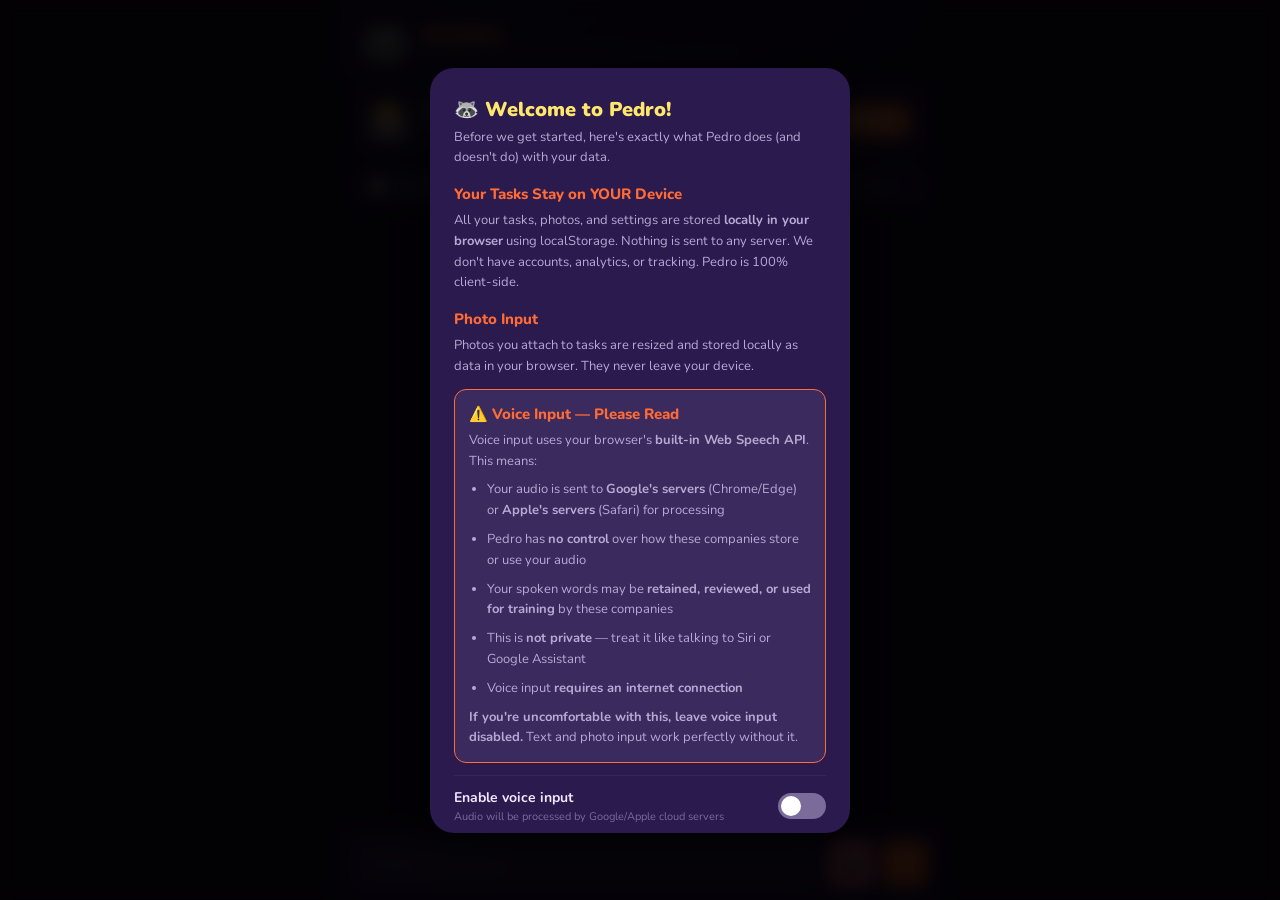
==== pedro/index.html @ 4d6f425c "add Favorite Dailies system with custom tasks and persistent preferences" ====
<!DOCTYPE html>
<html lang="en">
<head>
  <meta charset="UTF-8">
  <meta name="viewport" content="width=device-width, initial-scale=1.0, user-scalable=no">
  <meta name="theme-color" content="#ff6b35">
  <meta name="apple-mobile-web-app-capable" content="yes">
  <meta name="apple-mobile-web-app-status-bar-style" content="black-translucent">
  <meta name="apple-mobile-web-app-title" content="Pedro">
  <link rel="manifest" href="manifest.json">
  <link rel="apple-touch-icon" href="icons/pedro-192.png">
  <link href="https://fonts.googleapis.com/css2?family=Nunito:wght@400;600;700;800;900&display=swap" rel="stylesheet">
  <title>Pedro - Executive Dysfunction Relief</title>
  <style>
    *, *::before, *::after { box-sizing: border-box; margin: 0; padding: 0; }

    :root {
      --bg-dark: #1a0a2e;
      --bg-card: #2a1a4e;
      --bg-input: #3a2a5e;
      --accent-orange: #ff6b35;
      --accent-green: #4ecdc4;
      --accent-pink: #ff6b9d;
      --accent-yellow: #ffe66d;
      --text-primary: #f0e6ff;
      --text-secondary: #b8a9d4;
      --text-muted: #7a6b9a;
      --shadow: 0 4px 20px rgba(0,0,0,0.3);
      --radius: 16px;
      --safe-bottom: env(safe-area-inset-bottom, 0px);
      --diff-1: #8ed8d0;
      --diff-2: #8ed4a0;
      --diff-3: #f5e285;
      --diff-4: #f5c47a;
      --diff-5: #f5a07a;
    }

    html, body {
      height: 100%;
      overflow: hidden;
    }

    body {
      font-family: 'Nunito', sans-serif;
      background: var(--bg-dark);
      color: var(--text-primary);
      display: flex;
      flex-direction: column;
      max-width: 600px;
      margin: 0 auto;
      position: relative;
    }

    /* ===== HEADER ===== */
    #pedro-header {
      display: flex;
      align-items: center;
      gap: 12px;
      padding: 16px 20px 12px;
      background: linear-gradient(135deg, #2a1a4e, #1a0a2e);
      flex-shrink: 0;
    }

    .raccoon-icon {
      font-size: 40px;
      animation: pedro-walk 3s ease-in-out infinite;
    }

    @keyframes pedro-walk {
      0%, 100% { transform: translateX(0) rotate(0deg); }
      25% { transform: translateX(4px) rotate(3deg); }
      75% { transform: translateX(-4px) rotate(-3deg); }
    }

    .header-text h1 {
      font-size: 22px;
      font-weight: 900;
      background: linear-gradient(135deg, var(--accent-orange), var(--accent-yellow));
      -webkit-background-clip: text;
      -webkit-text-fill-color: transparent;
      background-clip: text;
      line-height: 1.1;
    }

    .header-text p {
      font-size: 10px;
      color: var(--text-muted);
      letter-spacing: 1px;
      text-transform: uppercase;
    }

    /* ===== PERSONALITY BANNER ===== */
    #personality-banner {
      background: var(--bg-card);
      margin: 0 12px;
      border-radius: var(--radius);
      padding: 14px 16px;
      display: flex;
      align-items: center;
      gap: 12px;
      box-shadow: var(--shadow);
      cursor: pointer;
      transition: transform 0.2s;
      flex-shrink: 0;
    }

    #personality-banner:active {
      transform: scale(0.98);
    }

    .personality-emoji {
      font-size: 36px;
      flex-shrink: 0;
    }

    .personality-info {
      flex: 1;
      min-width: 0;
    }

    .personality-name {
      font-weight: 800;
      font-size: 15px;
      color: var(--accent-yellow);
    }

    .personality-quote {
      font-size: 13px;
      color: var(--text-secondary);
      font-style: italic;
      white-space: nowrap;
      overflow: hidden;
      text-overflow: ellipsis;
    }

    .roll-btn {
      background: var(--accent-orange);
      border: none;
      color: white;
      font-family: 'Nunito', sans-serif;
      font-weight: 800;
      font-size: 13px;
      padding: 8px 14px;
      border-radius: 24px;
      cursor: pointer;
      white-space: nowrap;
      transition: all 0.2s;
      flex-shrink: 0;
    }

    .roll-btn:hover { background: #e55a25; transform: scale(1.05); }

    /* ===== TASK LIST ===== */
    #task-list {
      flex: 1;
      overflow-y: auto;
      padding: 12px;
      display: flex;
      flex-direction: column;
      gap: 8px;
      -webkit-overflow-scrolling: touch;
    }

    #task-list:empty::after {
      content: "No tasks yet! Add one below.";
      text-align: center;
      color: var(--text-muted);
      font-size: 15px;
      margin-top: 60px;
    }

    .task-item {
      background: var(--bg-card);
      border-radius: 12px;
      padding: 14px 16px;
      display: flex;
      align-items: flex-start;
      gap: 12px;
      box-shadow: 0 2px 8px rgba(0,0,0,0.2);
      animation: slideIn 0.3s ease-out;
      transition: opacity 0.3s, transform 0.3s;
    }

    @keyframes slideIn {
      from { opacity: 0; transform: translateY(-20px) scale(0.95); }
      to { opacity: 1; transform: translateY(0) scale(1); }
    }

    .task-item.done {
      opacity: 0.5;
    }

    .task-item.done .task-text {
      text-decoration: line-through;
    }

    .task-check {
      width: 26px;
      height: 26px;
      border-radius: 50%;
      border: 3px solid var(--accent-green);
      background: transparent;
      cursor: pointer;
      flex-shrink: 0;
      display: flex;
      align-items: center;
      justify-content: center;
      transition: all 0.2s;
      margin-top: 1px;
      color: transparent;
      font-size: 14px;
    }

    .task-check:hover { background: rgba(78,205,196,0.2); }
    .task-item.done .task-check {
      background: var(--accent-green);
      color: white;
    }

    .task-content {
      flex: 1;
      min-width: 0;
    }

    .task-text {
      font-size: 15px;
      font-weight: 600;
      word-wrap: break-word;
    }

    .task-photo {
      width: 100%;
      max-height: 150px;
      object-fit: cover;
      border-radius: 8px;
      margin-top: 8px;
    }

    .task-time {
      font-size: 11px;
      color: var(--text-muted);
      margin-top: 4px;
    }

    /* ===== FAVORITE DAILIES BUTTON ===== */
    #daily-btn {
      margin: 8px 12px 0;
      background: var(--bg-card);
      border: 1px dashed rgba(142,216,208,0.4);
      border-radius: 10px;
      padding: 10px 16px;
      display: flex;
      align-items: center;
      justify-content: space-between;
      cursor: pointer;
      transition: background 0.2s;
      flex-shrink: 0;
    }

    #daily-btn:active { background: #3a2a5e; }
    .daily-btn-label { font-size: 13px; font-weight: 700; color: var(--diff-1); }
    .daily-btn-hint { font-size: 11px; color: var(--text-muted); }

    /* ===== FAVORITE DAILIES MODAL ===== */
    #daily-modal {
      display: none;
      position: fixed;
      inset: 0;
      background: rgba(0,0,0,0.8);
      z-index: 100;
      align-items: flex-end;
      justify-content: center;
      backdrop-filter: blur(8px);
    }

    #daily-modal.active { display: flex; }

    .daily-content {
      background: var(--bg-card);
      border-radius: 24px 24px 0 0;
      padding: 20px 16px 8px;
      width: 100%;
      max-width: 600px;
      max-height: 85vh;
      overflow-y: auto;
      box-shadow: 0 -8px 40px rgba(0,0,0,0.5);
    }

    .daily-handle {
      width: 40px; height: 4px;
      background: var(--text-muted);
      border-radius: 4px;
      margin: 0 auto 16px;
    }

    .daily-title {
      font-size: 17px;
      font-weight: 900;
      color: var(--accent-yellow);
      margin-bottom: 12px;
    }

    /* Mood picker */
    .mood-row {
      display: flex;
      align-items: center;
      gap: 10px;
      margin-bottom: 14px;
      flex-wrap: wrap;
    }

    .mood-label {
      font-size: 12px;
      font-weight: 700;
      color: var(--text-muted);
      white-space: nowrap;
    }

    .mood-picker { display: flex; gap: 6px; }

    .mood-btn {
      background: var(--bg-input);
      border: 2px solid transparent;
      border-radius: 20px;
      color: var(--text-secondary);
      font-family: 'Nunito', sans-serif;
      font-size: 12px;
      font-weight: 700;
      padding: 5px 11px;
      cursor: pointer;
      transition: all 0.2s;
    }

    .mood-btn:hover { border-color: var(--text-muted); }
    .mood-btn.active { border-color: var(--accent-yellow); color: var(--accent-yellow); }

    /* Diff group header inside all-favorites */
    .diff-group { margin-bottom: 10px; }

    .diff-group-header {
      font-size: 11px;
      font-weight: 800;
      text-transform: uppercase;
      letter-spacing: 0.5px;
      color: var(--text-muted);
      margin-bottom: 6px;
      padding-left: 4px;
    }

    /* Task rows (picks + all favorites) */
    .daily-task-row {
      background: rgba(255,255,255,0.05);
      border-radius: 10px;
      padding: 9px 12px;
      display: flex;
      align-items: center;
      gap: 8px;
      margin-bottom: 5px;
      border-left: 3px solid transparent;
      transition: background 0.15s;
    }

    .daily-task-row[data-diff="1"] { border-left-color: var(--diff-1); }
    .daily-task-row[data-diff="2"] { border-left-color: var(--diff-2); }
    .daily-task-row[data-diff="3"] { border-left-color: var(--diff-3); }
    .daily-task-row[data-diff="4"] { border-left-color: var(--diff-4); }
    .daily-task-row[data-diff="5"] { border-left-color: var(--diff-5); }

    .daily-task-row.done-today { background: rgba(142,216,208,0.12); }
    .daily-task-row.done-today .daily-task-label { color: var(--diff-1); font-weight: 700; }

    .daily-check {
      width: 22px; height: 22px;
      border-radius: 50%;
      border: 2px solid var(--text-muted);
      background: transparent;
      cursor: pointer;
      display: flex; align-items: center; justify-content: center;
      font-size: 11px;
      color: transparent;
      flex-shrink: 0;
      transition: all 0.2s;
    }

    .daily-check:hover { border-color: var(--accent-green); }

    .daily-task-row.done-today .daily-check {
      background: var(--accent-green);
      border-color: var(--accent-green);
      color: white;
    }

    .daily-task-emoji { font-size: 16px; flex-shrink: 0; }
    .daily-task-label { flex: 1; font-size: 13px; font-weight: 600; color: var(--text-primary); min-width: 0; }

    .diff-badge {
      font-size: 11px;
      color: var(--text-muted);
      font-weight: 700;
      flex-shrink: 0;
      white-space: nowrap;
    }

    .diff-badge-tap { cursor: pointer; }
    .diff-badge-tap:hover { color: var(--accent-orange); }

    /* Edit mode stepper */
    .diff-editor { display: none; align-items: center; gap: 3px; flex-shrink: 0; }
    .diff-editor.visible { display: flex; }

    .diff-stepper {
      background: var(--bg-card);
      border: 1px solid rgba(255,255,255,0.15);
      border-radius: 5px;
      color: var(--text-secondary);
      font-family: 'Nunito', sans-serif;
      font-size: 14px; font-weight: 700;
      width: 22px; height: 22px;
      cursor: pointer;
      display: flex; align-items: center; justify-content: center;
      transition: all 0.15s;
    }

    .diff-stepper:hover { background: var(--accent-orange); color: white; border-color: var(--accent-orange); }

    /* Bottom buttons */
    .daily-edit-toggle {
      background: none;
      border: 1px solid rgba(255,255,255,0.1);
      border-radius: 8px;
      color: var(--text-muted);
      font-family: 'Nunito', sans-serif;
      font-weight: 700;
      font-size: 12px;
      cursor: pointer;
      padding: 7px 14px;
      width: 100%;
      margin-top: 10px;
      transition: all 0.2s;
    }

    .daily-edit-toggle:hover, .daily-edit-toggle.active {
      border-color: var(--accent-orange);
      color: var(--accent-orange);
    }

    .daily-close {
      background: none;
      border: none;
      color: var(--text-muted);
      font-family: 'Nunito', sans-serif;
      font-weight: 700;
      font-size: 14px;
      cursor: pointer;
      padding: 12px;
      width: 100%;
      margin-top: 2px;
    }

    /* ===== CUSTOM TASK FORM ===== */
    .custom-form-row {
      display: flex;
      align-items: center;
      gap: 8px;
      margin-top: 8px;
    }

    .custom-task-input {
      flex: 1;
      background: var(--bg-input);
      border: 2px solid transparent;
      border-radius: 10px;
      padding: 9px 12px;
      color: var(--text-primary);
      font-family: 'Nunito', sans-serif;
      font-size: 14px;
      font-weight: 600;
      outline: none;
      transition: border-color 0.2s;
      min-width: 0;
    }

    .custom-task-input::placeholder { color: var(--text-muted); }
    .custom-task-input:focus { border-color: var(--accent-orange); }

    #add-custom-area { margin-top: 12px; }

    .custom-task-row-delete {
      background: none;
      border: none;
      color: var(--text-muted);
      font-size: 16px;
      cursor: pointer;
      padding: 4px 6px;
      flex-shrink: 0;
      transition: color 0.2s;
      line-height: 1;
    }

    .custom-task-row-delete:hover { color: var(--accent-pink); }

    #new-diff-display {
      font-size: 12px;
      white-space: nowrap;
      min-width: 40px;
      text-align: center;
    }

    .task-delete {
      background: none;
      border: none;
      color: var(--text-muted);
      font-size: 18px;
      cursor: pointer;
      padding: 4px;
      flex-shrink: 0;
      transition: color 0.2s;
    }

    .task-delete:hover { color: var(--accent-pink); }

    /* ===== INPUT BAR ===== */
    #task-input {
      display: flex;
      gap: 8px;
      padding: 12px;
      padding-bottom: calc(12px + var(--safe-bottom));
      background: var(--bg-card);
      border-top: 1px solid rgba(255,255,255,0.05);
      flex-shrink: 0;
    }

    #task-text-input {
      flex: 1;
      background: var(--bg-input);
      border: 2px solid transparent;
      border-radius: 12px;
      padding: 12px 16px;
      color: var(--text-primary);
      font-family: 'Nunito', sans-serif;
      font-size: 15px;
      font-weight: 600;
      outline: none;
      transition: border-color 0.2s;
    }

    #task-text-input::placeholder { color: var(--text-muted); }
    #task-text-input:focus { border-color: var(--accent-orange); }

    .input-btn {
      width: 46px;
      height: 46px;
      border-radius: 12px;
      border: none;
      font-size: 20px;
      cursor: pointer;
      display: flex;
      align-items: center;
      justify-content: center;
      transition: all 0.2s;
      flex-shrink: 0;
    }

    .input-btn:active { transform: scale(0.9); }

    .btn-voice {
      background: var(--accent-green);
      color: white;
    }

    .btn-voice.listening {
      animation: pulse 1s ease-in-out infinite;
      background: var(--accent-pink);
    }

    @keyframes pulse {
      0%, 100% { box-shadow: 0 0 0 0 rgba(255,107,157,0.5); }
      50% { box-shadow: 0 0 0 12px rgba(255,107,157,0); }
    }

    .btn-photo {
      background: var(--accent-pink);
      color: white;
    }

    .btn-add {
      background: var(--accent-orange);
      color: white;
      font-size: 24px;
    }

    /* ===== ROLLER MODAL ===== */
    #roller-modal {
      display: none;
      position: fixed;
      inset: 0;
      background: rgba(0,0,0,0.8);
      z-index: 100;
      align-items: center;
      justify-content: center;
      backdrop-filter: blur(8px);
    }

    #roller-modal.active { display: flex; }

    .roller-content {
      background: var(--bg-card);
      border-radius: 24px;
      padding: 32px;
      text-align: center;
      width: 85%;
      max-width: 360px;
      box-shadow: 0 20px 60px rgba(0,0,0,0.5);
    }

    .roller-title {
      font-size: 20px;
      font-weight: 900;
      margin-bottom: 24px;
      color: var(--accent-yellow);
    }

    .roller-display {
      font-size: 64px;
      height: 90px;
      display: flex;
      align-items: center;
      justify-content: center;
      margin-bottom: 8px;
      transition: transform 0.1s;
    }

    .roller-name {
      font-size: 22px;
      font-weight: 800;
      margin-bottom: 8px;
      min-height: 30px;
      color: var(--text-primary);
    }

    .roller-greeting {
      font-size: 14px;
      color: var(--text-secondary);
      font-style: italic;
      min-height: 42px;
      margin-bottom: 24px;
    }

    .roller-spin-btn {
      background: linear-gradient(135deg, var(--accent-orange), var(--accent-pink));
      border: none;
      color: white;
      font-family: 'Nunito', sans-serif;
      font-weight: 900;
      font-size: 18px;
      padding: 14px 40px;
      border-radius: 30px;
      cursor: pointer;
      transition: transform 0.2s;
    }

    .roller-spin-btn:hover { transform: scale(1.05); }
    .roller-spin-btn:disabled { opacity: 0.5; cursor: not-allowed; }

    .roller-close {
      background: none;
      border: none;
      color: var(--text-muted);
      font-size: 14px;
      font-family: 'Nunito', sans-serif;
      font-weight: 700;
      cursor: pointer;
      margin-top: 16px;
      padding: 8px;
    }

    /* ===== TOAST ===== */
    #toast {
      position: fixed;
      bottom: 100px;
      left: 50%;
      transform: translateX(-50%) translateY(100px);
      background: var(--bg-card);
      border: 2px solid var(--accent-green);
      border-radius: 16px;
      padding: 12px 20px;
      max-width: 320px;
      text-align: center;
      font-size: 14px;
      font-weight: 700;
      color: var(--text-primary);
      box-shadow: 0 8px 30px rgba(0,0,0,0.4);
      z-index: 50;
      opacity: 0;
      transition: all 0.4s cubic-bezier(0.175, 0.885, 0.32, 1.275);
      pointer-events: none;
    }

    #toast.show {
      opacity: 1;
      transform: translateX(-50%) translateY(0);
    }

    /* ===== SCROLLBAR ===== */
    #task-list::-webkit-scrollbar { width: 4px; }
    #task-list::-webkit-scrollbar-track { background: transparent; }
    #task-list::-webkit-scrollbar-thumb { background: var(--text-muted); border-radius: 4px; }

    /* ===== HIDDEN FILE INPUT ===== */
    #photo-input { display: none; }

    /* ===== PRIVACY CONSENT MODAL ===== */
    #privacy-modal {
      display: none;
      position: fixed;
      inset: 0;
      background: rgba(0,0,0,0.9);
      z-index: 200;
      align-items: center;
      justify-content: center;
      backdrop-filter: blur(8px);
      padding: 20px;
    }

    #privacy-modal.active { display: flex; }

    .privacy-content {
      background: var(--bg-card);
      border-radius: 24px;
      padding: 28px 24px;
      max-width: 420px;
      width: 100%;
      max-height: 85vh;
      overflow-y: auto;
      box-shadow: 0 20px 60px rgba(0,0,0,0.5);
    }

    .privacy-content h2 {
      font-size: 20px;
      font-weight: 900;
      color: var(--accent-yellow);
      margin-bottom: 4px;
    }

    .privacy-content h3 {
      font-size: 15px;
      font-weight: 800;
      color: var(--accent-orange);
      margin-top: 16px;
      margin-bottom: 6px;
    }

    .privacy-content p, .privacy-content li {
      font-size: 13px;
      color: var(--text-secondary);
      line-height: 1.6;
      margin-bottom: 8px;
    }

    .privacy-content ul {
      padding-left: 18px;
      margin-bottom: 8px;
    }

    .privacy-section {
      background: var(--bg-input);
      border-radius: 12px;
      padding: 14px;
      margin: 12px 0;
    }

    .privacy-section.warning {
      border: 1px solid var(--accent-orange);
    }

    .consent-toggle {
      display: flex;
      align-items: center;
      justify-content: space-between;
      gap: 12px;
      padding: 12px 0;
      border-top: 1px solid rgba(255,255,255,0.05);
    }

    .consent-toggle label {
      font-size: 14px;
      font-weight: 700;
      color: var(--text-primary);
      flex: 1;
    }

    .consent-toggle small {
      display: block;
      font-weight: 400;
      font-size: 11px;
      color: var(--text-muted);
      margin-top: 2px;
    }

    .toggle-switch {
      position: relative;
      width: 48px;
      height: 26px;
      flex-shrink: 0;
      cursor: pointer;
    }

    .toggle-switch input {
      position: absolute;
      opacity: 0;
      width: 100%;
      height: 100%;
      margin: 0;
      cursor: pointer;
      z-index: 2;
    }

    .toggle-slider {
      position: absolute;
      inset: 0;
      background: var(--text-muted);
      border-radius: 26px;
      cursor: pointer;
      transition: 0.3s;
      z-index: 1;
    }

    .toggle-slider::before {
      content: '';
      position: absolute;
      width: 20px;
      height: 20px;
      left: 3px;
      bottom: 3px;
      background: white;
      border-radius: 50%;
      transition: 0.3s;
    }

    .toggle-switch input:checked + .toggle-slider {
      background: var(--accent-green);
    }

    .toggle-switch input:checked + .toggle-slider::before {
      transform: translateX(22px);
    }

    .privacy-accept-btn {
      width: 100%;
      background: linear-gradient(135deg, var(--accent-orange), var(--accent-pink));
      border: none;
      color: white;
      font-family: 'Nunito', sans-serif;
      font-weight: 900;
      font-size: 16px;
      padding: 14px;
      border-radius: 14px;
      cursor: pointer;
      margin-top: 16px;
      transition: transform 0.2s;
    }

    .privacy-accept-btn:hover { transform: scale(1.02); }

    .privacy-link {
      display: block;
      text-align: center;
      margin-top: 10px;
      font-size: 12px;
      color: var(--text-muted);
      cursor: pointer;
      text-decoration: underline;
    }
  </style>
</head>
<body>

  <!-- HEADER -->
  <header id="pedro-header">
    <div class="raccoon-icon">🦝</div>
    <div class="header-text">
      <h1>PEDRO</h1>
      <p>Personal Executive Dysfunction Relief Operator</p>
    </div>
  </header>

  <!-- PERSONALITY BANNER -->
  <section id="personality-banner" onclick="openRoller()">
    <div class="personality-emoji" id="current-emoji">🎰</div>
    <div class="personality-info">
      <div class="personality-name" id="current-name">Roll for today's advisor!</div>
      <div class="personality-quote" id="current-quote">Tap here to spin the wheel...</div>
    </div>
    <button class="roll-btn" onclick="event.stopPropagation(); openRoller()">🎲 Roll</button>
  </section>

  <!-- DAILY TASKS SHORTCUT -->
  <button id="daily-btn" onclick="openDailyModal()">
    <span class="daily-btn-label">📋 Favorite Dailies</span>
    <span class="daily-btn-hint">Your daily task preferences for Pedro →</span>
  </button>

  <!-- TASK LIST -->
  <div id="task-list"></div>

  <!-- INPUT BAR -->
  <section id="task-input">
    <input type="text" id="task-text-input" placeholder="What needs doing?" autocomplete="off">
    <button class="input-btn btn-voice" id="voice-btn" onclick="toggleVoice()" title="Voice input">🎤</button>
    <button class="input-btn btn-photo" onclick="document.getElementById('photo-input').click()" title="Add photo">📷</button>
    <button class="input-btn btn-add" onclick="addTaskFromInput()" title="Add task">+</button>
    <input type="file" id="photo-input" accept="image/*" capture="environment" onchange="handlePhoto(event)">
  </section>

  <!-- FAVORITE DAILIES MODAL -->
  <div id="daily-modal">
    <div class="daily-content">
      <div class="daily-handle"></div>
      <div class="daily-title">📋 Favorite Dailies</div>
      <div style="font-size:12px;color:var(--text-muted);margin-bottom:12px;line-height:1.5;">These are your preferred daily tasks — Pedro uses them to suggest what to tackle based on how you're feeling. Tap 🍉 on any task to adjust its difficulty.</div>

      <div class="mood-row">
        <span class="mood-label">For when I'm feeling:</span>
        <div class="mood-picker">
          <button class="mood-btn active" data-mood="all"   onclick="setMoodFilter('all')"  >📋 All</button>
          <button class="mood-btn" data-mood="low"   onclick="setMoodFilter('low')"  >🌧️ Low</button>
          <button class="mood-btn" data-mood="okay"  onclick="setMoodFilter('okay')" >🌤️ Okay</button>
          <button class="mood-btn" data-mood="happy" onclick="setMoodFilter('happy')">✨ Happy</button>
        </div>
      </div>

      <div id="all-favorites"></div>
      <div id="custom-favorites"></div>

      <div id="add-custom-area">
        <button id="add-custom-btn" class="daily-edit-toggle" onclick="showAddCustomForm()">＋ Add your own</button>
        <div id="add-custom-form" style="display:none;">
          <div class="custom-form-row">
            <input type="text" id="custom-task-input" class="custom-task-input" placeholder="⭐ Name your task..." maxlength="60">
            <div class="diff-editor visible">
              <button class="diff-stepper" onclick="changeNewDiff(-1)">−</button>
              <span id="new-diff-display">🍉</span>
              <button class="diff-stepper" onclick="changeNewDiff(+1)">+</button>
            </div>
          </div>
          <div style="display:flex;gap:8px;margin-top:8px;">
            <button class="daily-edit-toggle" style="flex:1;" onclick="saveCustomTask()">Save</button>
            <button class="daily-edit-toggle" style="flex:1;" onclick="hideAddCustomForm()">Cancel</button>
          </div>
        </div>
      </div>

      <button id="done-editing-btn" class="daily-edit-toggle" onclick="toggleEditDiff()" style="display:none;">✅ Done editing difficulties</button>
      <button class="daily-close" onclick="closeDailyModal()">close</button>
    </div>
  </div>

  <!-- ROLLER MODAL -->
  <div id="roller-modal">
    <div class="roller-content">
      <div class="roller-title">🎰 Personality Roller 🎰</div>
      <div class="roller-display" id="roller-emoji">🦝</div>
      <div class="roller-name" id="roller-name">???</div>
      <div class="roller-greeting" id="roller-greeting">Who will guide you today?</div>
      <button class="roller-spin-btn" id="spin-btn" onclick="spinRoller()">SPIN!</button>
      <br>
      <button class="roller-close" onclick="closeRoller()">close</button>
    </div>
  </div>

  <!-- PRIVACY CONSENT MODAL -->
  <div id="privacy-modal">
    <div class="privacy-content">
      <h2>🦝 Welcome to Pedro!</h2>
      <p>Before we get started, here's exactly what Pedro does (and doesn't do) with your data.</p>

      <h3>Your Tasks Stay on YOUR Device</h3>
      <p>All your tasks, photos, and settings are stored <strong>locally in your browser</strong> using localStorage. Nothing is sent to any server. We don't have accounts, analytics, or tracking. Pedro is 100% client-side.</p>

      <h3>Photo Input</h3>
      <p>Photos you attach to tasks are resized and stored locally as data in your browser. They never leave your device.</p>

      <div class="privacy-section warning">
        <h3 style="margin-top:0;">⚠️ Voice Input — Please Read</h3>
        <p>Voice input uses your browser's <strong>built-in Web Speech API</strong>. This means:</p>
        <ul>
          <li>Your audio is sent to <strong>Google's servers</strong> (Chrome/Edge) or <strong>Apple's servers</strong> (Safari) for processing</li>
          <li>Pedro has <strong>no control</strong> over how these companies store or use your audio</li>
          <li>Your spoken words may be <strong>retained, reviewed, or used for training</strong> by these companies</li>
          <li>This is <strong>not private</strong> — treat it like talking to Siri or Google Assistant</li>
          <li>Voice input <strong>requires an internet connection</strong></li>
        </ul>
        <p style="margin-bottom:0;"><strong>If you're uncomfortable with this, leave voice input disabled.</strong> Text and photo input work perfectly without it.</p>
      </div>

      <div class="consent-toggle">
        <label>
          Enable voice input
          <small>Audio will be processed by Google/Apple cloud servers</small>
        </label>
        <div class="toggle-switch">
          <input type="checkbox" id="voice-consent-toggle">
          <span class="toggle-slider"></span>
        </div>
      </div>

      <div class="consent-toggle">
        <label>
          Store tasks locally
          <small>Required for Pedro to work — data stays on your device</small>
        </label>
        <div class="toggle-switch">
          <input type="checkbox" id="storage-consent-toggle" checked disabled>
          <span class="toggle-slider"></span>
        </div>
      </div>

      <button class="privacy-accept-btn" onclick="acceptPrivacy()">Got it, let's go! 🦝</button>
      <span class="privacy-link" onclick="showFullPrivacy()">View full privacy details</span>
    </div>
  </div>

  <!-- TOAST -->
  <div id="toast"></div>

<script>
// ============================================================
// PERSONALITIES
// ============================================================
const PERSONALITIES = [
  {
    name: "Gordon Ramsay",
    emoji: "👨‍🍳",
    greeting: "Right then, let's get this day sorted, shall we?",
    encourage: [
      "That task is RAAWW! Get it done!",
      "Move your backside, this won't finish itself!",
      "Come on, you're better than this!",
      "Focus! Perfection takes effort!",
      "This task needs passion, not excuses!"
    ],
    praise: [
      "Finally! Beautiful! Stunning!",
      "Now THAT is what I'm talking about!",
      "Gorgeous work, absolutely gorgeous!",
      "You've earned your Michelin star today!",
      "That's done properly. Well done, you."
    ]
  },
  {
    name: "Bob Ross",
    emoji: "🎨",
    greeting: "There are no mistakes, only happy little tasks.",
    encourage: [
      "Let's add a happy little checkmark here...",
      "This task is just waiting for a friend — you!",
      "Take your time, enjoy the process.",
      "Every task starts with a single brushstroke.",
      "You've got all the talent you need right there."
    ],
    praise: [
      "And just like that, a happy little task is done!",
      "See? You made that look easy!",
      "That's a masterpiece of productivity!",
      "Beautiful. Just beautiful.",
      "Look at that! You did that. Be proud."
    ]
  },
  {
    name: "Snoop Dogg",
    emoji: "🐕",
    greeting: "Fo shizzle, let's get productizzle.",
    encourage: [
      "Drop it like it's hot — that task, I mean.",
      "Keep it real, keep it movin'.",
      "Ain't no thang but a chicken wang. Do it.",
      "Stay smooth, stay focused, ya dig?",
      "One task at a time, cuz. We got this."
    ],
    praise: [
      "That's how we do it, baby!",
      "Smooth like butter. Task crushed.",
      "You a boss. Certified.",
      "Laid back — with my mind on my tasks and my tasks on my mind.",
      "D-O-N-E. That spells done, nephew."
    ]
  },
  {
    name: "David Attenborough",
    emoji: "🦁",
    greeting: "And here we observe the human, preparing to be remarkably productive.",
    encourage: [
      "The task, though daunting, awaits completion...",
      "Observe: a challenge in its natural habitat.",
      "With patience and persistence, even the greatest tasks fall.",
      "The human must now summon its extraordinary focus.",
      "A remarkable opportunity for accomplishment presents itself."
    ],
    praise: [
      "Extraordinary. A task completed in its prime.",
      "Magnificent. Nature's productivity at its finest.",
      "And with that, the human proves its remarkable capability.",
      "Quite remarkable. Simply breathtaking.",
      "The cycle of productivity continues, beautifully."
    ]
  },
  {
    name: "Mr. Rogers",
    emoji: "👔",
    greeting: "It's a beautiful day in the neighborhood for getting things done.",
    encourage: [
      "I believe in you, neighbor.",
      "You're special just as you are, and you CAN do this.",
      "Would you like to try this task? I know you can.",
      "Sometimes the bravest thing is just to start.",
      "I'm proud of you for trying, neighbor."
    ],
    praise: [
      "I knew you could do it. I'm so proud of you.",
      "You've made this neighborhood a better place!",
      "That took courage, and you did it beautifully.",
      "You are a wonderful person, and you proved it today.",
      "I like you just the way you are — especially now!"
    ]
  },
  {
    name: "Samuel L. Jackson",
    emoji: "😎",
    greeting: "Enough is ENOUGH! Let's get these tasks DONE!",
    encourage: [
      "DO IT. I dare you. I double dare you!",
      "Say 'later' ONE MORE TIME...",
      "Get. It. Done. Mothertasker.",
      "The path of productivity is beset on all sides. Walk it.",
      "I have HAD IT with these procrastinated tasks!"
    ],
    praise: [
      "Now THAT'S what I call a tasty completion!",
      "Mmm-mmm! That IS a good task done!",
      "Yes you did! YES. YOU. DID.",
      "Hold on to your butts — that was impressive!",
      "You are one bad dude. Respect."
    ]
  },
  {
    name: "Dolly Parton",
    emoji: "🦋",
    greeting: "Well hi there, sugar! Let's make today sparkle!",
    encourage: [
      "You're workin' 9 to 5, honey! Keep it up!",
      "If you want the rainbow, you gotta put up with the rain — and this task.",
      "You're tougher than you think, darlin'!",
      "Butterflies don't just appear — they work for those wings!",
      "Sugar, this task ain't gonna know what hit it!"
    ],
    praise: [
      "Well look at YOU, gettin' things done!",
      "Honey, you just sparkled all over that task!",
      "Dolly is PROUD! You did amazing!",
      "Now that's what I call a coat of many colors!",
      "You shine brighter than rhinestones, baby!"
    ]
  },
  {
    name: "The Rock",
    emoji: "💪",
    greeting: "IT DOESN'T MATTER what's on your to-do list — WE'RE DOING IT ALL!",
    encourage: [
      "CAN YOU SMELL what this task is cookin'?!",
      "Bring it! This task doesn't stand a chance!",
      "Focus. Discipline. SMASH that task!",
      "No alarm clock needed — your AMBITION wakes you up!",
      "One more task. One more rep. LET'S GO!"
    ],
    praise: [
      "FINALLY... The task... HAS BEEN... COMPLETED!",
      "That's the People's Champion right there!",
      "You just laid the smackdown on that task!",
      "Iron sharpens iron. And YOU are SHARP.",
      "If you hear it... it's the crowd ROARING for you!"
    ]
  },
  {
    name: "Steve Irwin",
    emoji: "🐊",
    greeting: "Crikey! What a beautiful day to tackle some tasks, mate!",
    encourage: [
      "Crikey, look at the size of that task! Beauty!",
      "She's a beaut! Now let's wrangle her!",
      "No worries, mate — just sneak up on it nice and easy.",
      "Every creature deserves respect — even tough tasks!",
      "Get in there, mate! You're a natural!"
    ],
    praise: [
      "CRIKEY! You did it! What a legend!",
      "Mate, that was absolutely bonzer!",
      "You wrangled that one like a true wildlife warrior!",
      "Gorgeous! Absolutely gorgeous work, mate!",
      "The world is better because you finished that task!"
    ]
  },
  {
    name: "Gandalf",
    emoji: "🧙",
    greeting: "A wizard is never late... nor is your to-do list, precisely when I mean it to begin.",
    encourage: [
      "All we have to decide is what to do with the task given to us.",
      "Even the smallest task can change the course of the day.",
      "You shall not PASS... on this task!",
      "Fly, you fool! To your task!",
      "There is only one Lord of this list, and it is YOU."
    ],
    praise: [
      "Well done! The quest is one step closer to completion.",
      "You have shown your true quality today.",
      "The board is set. The pieces are moving. And you are WINNING.",
      "So passes another task. Well fought.",
      "I knew there was more to you than meets the eye!"
    ]
  },
  {
    name: "Martha Stewart",
    emoji: "🏡",
    greeting: "Organization is the cornerstone of a beautiful life. Let's begin.",
    encourage: [
      "A well-organized task list is a good thing.",
      "Excellence requires attention to detail. Start this task.",
      "Think of it as curating your day — beautifully.",
      "Every accomplished person started with a single task.",
      "Presentation matters. Let's make this list pristine."
    ],
    praise: [
      "It's a GOOD thing. A very good thing.",
      "Beautifully executed. I expect nothing less.",
      "Your productivity is as elegant as a well-set table.",
      "Perfection. Martha approves.",
      "That's how you turn a to-do into a ta-da!"
    ]
  },
  {
    name: "Guy Fieri",
    emoji: "🔥",
    greeting: "Welcome to FLAVORTOWN! Population: YOUR TASK LIST!",
    encourage: [
      "We're taking this task to FLAVORTOWN!",
      "This is GANGSTER productivity right here!",
      "Winner winner, task for dinner!",
      "That's OUT OF BOUNDS good! Now finish it!",
      "We're ROLLIN' OUT to crush this task!"
    ],
    praise: [
      "That task just got a one-way ticket to DONETOWN!",
      "Holy moly, stromboli! You CRUSHED it!",
      "That's MONEY! Absolute MONEY!",
      "You just took that task to the HALL OF FAME!",
      "Triple D: Done, Destroyed, Demolished!"
    ]
  },
  {
    name: "Oprah",
    emoji: "✨",
    greeting: "You get a task! YOU get a task! EVERYBODY GETS TASKS DONE!",
    encourage: [
      "Live your best life — starting with this task!",
      "The biggest adventure is your own potential. Start now.",
      "Turn your wounds into wisdom, and your tasks into triumphs!",
      "What I know for sure: you CAN do this.",
      "Step into the fullness of who you are. Do the task."
    ],
    praise: [
      "You get a COMPLETION! And it feels AMAZING!",
      "THAT was your aha moment!",
      "You are living your BEST productive life!",
      "This is going in my Favorite Things list!",
      "I KNEW you had it in you! I KNEW it!"
    ]
  },
  {
    name: "Shrek",
    emoji: "🧅",
    greeting: "Tasks are like onions — they have layers. Let's peel 'em!",
    encourage: [
      "Better out than in — get that task OUT of the list!",
      "This is MY swamp... I mean, my task list!",
      "What are you doing in my to-do list?! Oh wait, helping. Good.",
      "Ogres finish tasks. End of story.",
      "Do the task or I'll make waffles. Actually, both."
    ],
    praise: [
      "That'll do, Donkey. That'll do.",
      "I'm a real completer — just like a real ogre!",
      "SOMEBODY once told me you'd finish that task!",
      "Get outta my swamp! ...because you're DONE!",
      "Better than a stack of fresh waffles. Well done."
    ]
  },
  {
    name: "Pedro the Raccoon",
    emoji: "🦝",
    greeting: "*walks in with dramatic music* ...I believe in you.",
    encourage: [
      "*stares at task intensely while walking in slow motion*",
      "*raccoon confidence activated* You got this.",
      "Remember: even a trash panda gets things done.",
      "*dramatic Pedro walk toward the task*",
      "Channel the Pedro energy. Walk toward that task."
    ],
    praise: [
      "*slow dramatic clap* Beautiful. Just beautiful.",
      "*walks away coolly* Another task vanquished.",
      "The Pedro within you has been unleashed!",
      "*tips tiny raccoon hat* Well done, friend.",
      "That's what happens when you walk with PURPOSE."
    ]
  },
  {
    name: "Marie Kondo",
    emoji: "🌸",
    greeting: "Does this task spark joy? If not, let's complete it and move on!",
    encourage: [
      "Tidy your task list, tidy your mind.",
      "Hold this task close — then complete it with gratitude.",
      "Ask yourself: does finishing this spark joy? Yes. Always yes.",
      "A clean list is a peaceful heart.",
      "Thank the task for existing, then do it."
    ],
    praise: [
      "This sparks SO much joy!",
      "Your list is becoming beautifully tidy!",
      "Thank you, task, for being completed. *bow*",
      "A moment of gratitude for this accomplishment.",
      "See how much lighter you feel? That's the magic."
    ]
  },
  {
    name: "Captain Jack Sparrow",
    emoji: "🏴‍☠️",
    greeting: "Why is the rum gone? ...Oh right, we have TASKS to do.",
    encourage: [
      "The problem is not the task; the problem is your attitude about the task.",
      "Not all treasure is silver and gold — some is a finished to-do list.",
      "You WILL remember this as the day you almost didn't finish your tasks.",
      "Savvy? Just... do the task. Savvy.",
      "I've got a jar of dirt! ...and a task to finish."
    ],
    praise: [
      "You are without doubt the best task-completer I've ever seen!",
      "Bring me that horizon... of completed tasks!",
      "That's CAPTAIN Task-Completer to you!",
      "The seas of productivity smile upon you today.",
      "But you HAVE finished the task. *grins*"
    ]
  },
  {
    name: "Yoda",
    emoji: "💚",
    greeting: "Much to do, you have. Begin, we shall.",
    encourage: [
      "Do or do not. There is no 'later'.",
      "The task awaits you, it does. Hmmmm.",
      "Strong in the productivity, you are.",
      "Size matters not. Complete the task, you must.",
      "Patience you must have, young task-doer."
    ],
    praise: [
      "Completed the task, you have. Proud, I am.",
      "Strong with the force of productivity, you are!",
      "Earned this moment of rest, you have.",
      "The force of accomplishment, surrounds you it does.",
      "A true Jedi of the to-do list, you have become."
    ]
  }
];

// ============================================================
// FAVORITE DAILIES DATA
// ============================================================
const DAILY_TASKS = [
  { emoji: '🛏️', label: 'Get out of bed',                  diff: 1 },
  { emoji: '💧', label: 'Drink a glass of water',           diff: 1 },
  { emoji: '🪟', label: 'Open a window',                    diff: 1 },
  { emoji: '💊', label: 'Take medication',                  diff: 1 },
  { emoji: '🦷', label: 'Brush teeth',                      diff: 2 },
  { emoji: '👕', label: 'Get dressed',                      diff: 2 },
  { emoji: '📱', label: 'Check messages',                   diff: 2 },
  { emoji: '🍳', label: 'Eat breakfast',                    diff: 2 },
  { emoji: '😊', label: 'Do one thing that makes me happy', diff: 2 },
  { emoji: '🧘', label: 'Stretch',                          diff: 2 },
  { emoji: '🚿', label: 'Shower',                           diff: 3 },
  { emoji: '🍽️', label: 'Do the dishes',                   diff: 3 },
  { emoji: '🚶', label: 'Walk',                             diff: 3 },
  { emoji: '🌟', label: 'Pick goals for tomorrow',          diff: 3 },
  { emoji: '🍲', label: 'Cook a meal',                      diff: 4 },
  { emoji: '🧺', label: 'Do a load of laundry',             diff: 4 },
  { emoji: '🧹', label: 'Tidy one space',                   diff: 4 },
  { emoji: '🛒', label: 'Grocery run',                      diff: 5 },
  { emoji: '💸', label: 'Pay a bill',                       diff: 5 },
  { emoji: '📞', label: 'Make an appointment',              diff: 5 },
];

const DIFF_LABELS = {
  1: { label: 'Very easy' },
  2: { label: 'Easy' },
  3: { label: 'Medium' },
  4: { label: 'Takes some effort' },
  5: { label: 'Big task' },
};

function diffDisplay(n) {
  return '🍉'.repeat(n);
}
// ============================================================
// STATE
// ============================================================
let state = {
  tasks: [],
  personality: null,
  personalityDate: null,
  dailies: {
    mood: 'all',
    done: [],
    customDiff: {},
    picks: [],
    customTasks: []
  }
};

function saveState() {
  try {
    localStorage.setItem('pedro-state', JSON.stringify(state));
  } catch(e) { /* quota exceeded or unavailable */ }
}

function loadState() {
  try {
    const saved = localStorage.getItem('pedro-state');
    if (saved) {
      const parsed = JSON.parse(saved);
      state.tasks = parsed.tasks || [];
      state.personality = parsed.personality || null;
      state.personalityDate = parsed.personalityDate || null;
      const d = parsed.dailies || {};
      state.dailies = {
        mood:        d.mood        || 'all',
        done:        d.done        || [],
        customDiff:  d.customDiff  || {},
        picks:       d.picks       || [],
        customTasks: d.customTasks || []
      };
    }
  } catch(e) { /* corrupted or unavailable */ }
}

// ============================================================
// TASK MANAGEMENT
// ============================================================
function addTask(text, photoDataUrl) {
  if (!text && !photoDataUrl) return;
  const task = {
    id: Date.now() + Math.random(),
    text: text || '(photo task)',
    done: false,
    createdAt: new Date().toISOString(),
    photo: photoDataUrl || null
  };
  state.tasks.unshift(task);
  saveState();
  renderTasks();

  if (state.personality) {
    const msgs = state.personality.encourage;
    showToast(`${state.personality.emoji} ${msgs[Math.floor(Math.random() * msgs.length)]}`);
  }
}

function toggleTask(id) {
  const task = state.tasks.find(t => t.id === id);
  if (!task) return;
  task.done = !task.done;
  saveState();
  renderTasks();

  if (task.done && state.personality) {
    const msgs = state.personality.praise;
    showToast(`${state.personality.emoji} ${msgs[Math.floor(Math.random() * msgs.length)]}`);
  }
}

function deleteTask(id) {
  state.tasks = state.tasks.filter(t => t.id !== id);
  saveState();
  renderTasks();
}

function renderTasks() {
  const list = document.getElementById('task-list');
  list.innerHTML = state.tasks.map(t => `
    <div class="task-item ${t.done ? 'done' : ''}" data-id="${t.id}">
      <button class="task-check" onclick="toggleTask(${t.id})">${t.done ? '✓' : ''}</button>
      <div class="task-content">
        <div class="task-text">${escapeHtml(t.text)}</div>
        ${t.photo ? `<img class="task-photo" src="${t.photo}" alt="Task photo">` : ''}
        <div class="task-time">${formatTime(t.createdAt)}</div>
      </div>
      <button class="task-delete" onclick="deleteTask(${t.id})">✕</button>
    </div>
  `).join('');
}

function addTaskFromInput() {
  const input = document.getElementById('task-text-input');
  const text = input.value.trim();
  if (!text && !pendingPhoto) return;
  addTask(text, pendingPhoto);
  input.value = '';
  pendingPhoto = null;
}

// ============================================================
// VOICE INPUT
// ============================================================
let recognition = null;
let isListening = false;

function toggleVoice() {
  if (!voiceConsented) {
    showToast('🎤 Voice input is disabled — check privacy settings');
    return;
  }
  if (!('webkitSpeechRecognition' in window) && !('SpeechRecognition' in window)) {
    showToast('🎤 Voice input not supported in this browser');
    return;
  }

  if (isListening) {
    recognition.stop();
    return;
  }

  const SpeechRecognition = window.SpeechRecognition || window.webkitSpeechRecognition;
  recognition = new SpeechRecognition();
  recognition.continuous = false;
  recognition.interimResults = false;
  recognition.lang = 'en-US';

  const btn = document.getElementById('voice-btn');

  recognition.onstart = () => {
    isListening = true;
    btn.classList.add('listening');
  };

  recognition.onresult = (event) => {
    const text = event.results[0][0].transcript;
    document.getElementById('task-text-input').value = text;
  };

  recognition.onend = () => {
    isListening = false;
    btn.classList.remove('listening');
  };

  recognition.onerror = () => {
    isListening = false;
    btn.classList.remove('listening');
    showToast('🎤 Couldn\'t hear you, try again!');
  };

  recognition.start();
}

// ============================================================
// PHOTO INPUT
// ============================================================
let pendingPhoto = null;

function handlePhoto(event) {
  const file = event.target.files[0];
  if (!file) return;

  const canvas = document.createElement('canvas');
  const ctx = canvas.getContext('2d');
  const img = new Image();

  img.onload = () => {
    const maxSize = 400;
    let w = img.width, h = img.height;
    if (w > h) { if (w > maxSize) { h = h * maxSize / w; w = maxSize; } }
    else { if (h > maxSize) { w = w * maxSize / h; h = maxSize; } }

    canvas.width = w;
    canvas.height = h;
    ctx.drawImage(img, 0, 0, w, h);

    pendingPhoto = canvas.toDataURL('image/jpeg', 0.7);
    const input = document.getElementById('task-text-input');
    if (!input.value.trim()) input.placeholder = '📷 Photo ready! Add a note or tap +';
    showToast('📷 Photo attached! Add text or tap + to save.');
  };

  img.src = URL.createObjectURL(file);
  event.target.value = '';
}

// ============================================================
// PERSONALITY ROLLER
// ============================================================
function openRoller() {
  document.getElementById('roller-modal').classList.add('active');
}

function closeRoller() {
  document.getElementById('roller-modal').classList.remove('active');
}

function spinRoller() {
  const btn = document.getElementById('spin-btn');
  btn.disabled = true;

  const emojiEl = document.getElementById('roller-emoji');
  const nameEl = document.getElementById('roller-name');
  const greetEl = document.getElementById('roller-greeting');

  let count = 0;
  const totalSpins = 25;
  let delay = 60;

  function spin() {
    const p = PERSONALITIES[Math.floor(Math.random() * PERSONALITIES.length)];
    emojiEl.textContent = p.emoji;
    nameEl.textContent = p.name;
    greetEl.textContent = '';
    emojiEl.style.transform = `rotate(${(Math.random() - 0.5) * 30}deg)`;

    count++;
    if (count < totalSpins) {
      delay += 15;
      setTimeout(spin, delay);
    } else {
      // Final selection
      const final = PERSONALITIES[Math.floor(Math.random() * PERSONALITIES.length)];
      emojiEl.textContent = final.emoji;
      emojiEl.style.transform = 'rotate(0deg) scale(1.2)';
      nameEl.textContent = final.name;
      greetEl.textContent = `"${final.greeting}"`;

      state.personality = final;
      state.personalityDate = new Date().toISOString().slice(0, 10);
      saveState();
      updatePersonalityBanner();

      setTimeout(() => {
        emojiEl.style.transform = 'rotate(0deg) scale(1)';
        btn.disabled = false;
      }, 500);
    }
  }

  spin();
}

function updatePersonalityBanner() {
  const p = state.personality;
  if (p) {
    document.getElementById('current-emoji').textContent = p.emoji;
    document.getElementById('current-name').textContent = p.name;
    document.getElementById('current-quote').textContent = `"${p.greeting}"`;
  }
}

// ============================================================
// UTILITIES
// ============================================================
function escapeHtml(str) {
  const div = document.createElement('div');
  div.textContent = str;
  return div.innerHTML;
}

function formatTime(iso) {
  const d = new Date(iso);
  const now = new Date();
  const diff = now - d;

  if (diff < 60000) return 'just now';
  if (diff < 3600000) return `${Math.floor(diff / 60000)}m ago`;
  if (diff < 86400000) return `${Math.floor(diff / 3600000)}h ago`;
  return d.toLocaleDateString();
}

let toastTimeout;
function showToast(msg) {
  const toast = document.getElementById('toast');
  toast.textContent = msg;
  toast.classList.add('show');
  clearTimeout(toastTimeout);
  toastTimeout = setTimeout(() => toast.classList.remove('show'), 3000);
}

// ============================================================
// PRIVACY & CONSENT
// ============================================================
let voiceConsented = false;

function checkConsent() {
  try {
    const consent = localStorage.getItem('pedro-privacy-accepted');
    if (!consent) {
      document.getElementById('privacy-modal').classList.add('active');
      return false;
    }
    voiceConsented = localStorage.getItem('pedro-voice-consent') === 'true';
    return true;
  } catch(e) {
    return true; // if localStorage fails, just let them use the app
  }
}

function acceptPrivacy() {
  const voiceToggle = document.getElementById('voice-consent-toggle');
  voiceConsented = voiceToggle.checked;

  try {
    localStorage.setItem('pedro-privacy-accepted', new Date().toISOString());
    localStorage.setItem('pedro-voice-consent', voiceConsented.toString());
  } catch(e) { /* storage unavailable */ }

  document.getElementById('privacy-modal').classList.remove('active');
  updateVoiceButton();
}

function showFullPrivacy() {
  alert(
    "PEDRO PRIVACY POLICY\n" +
    "Last updated: 2026-03-11\n\n" +
    "DATA STORAGE\n" +
    "All task data, photos, and preferences are stored exclusively in your browser's localStorage. " +
    "No data is transmitted to Pedro's developers or any third-party servers (except voice input, detailed below). " +
    "Clearing your browser data will permanently delete all Pedro data.\n\n" +
    "VOICE INPUT\n" +
    "If enabled, voice input uses the Web Speech API built into your browser. " +
    "Audio is transmitted to and processed by:\n" +
    "• Google (Chrome, Edge, Samsung Internet)\n" +
    "• Apple (Safari)\n" +
    "Pedro does not control, store, or have access to your audio recordings. " +
    "Audio processing is governed by the respective company's privacy policy. " +
    "You can disable voice input at any time in the app.\n\n" +
    "PHOTO INPUT\n" +
    "Photos are resized to a maximum of 400px and stored as JPEG data URLs in localStorage. " +
    "Photos never leave your device.\n\n" +
    "ANALYTICS & TRACKING\n" +
    "Pedro uses no analytics, cookies, tracking pixels, or third-party scripts.\n\n" +
    "CHILDREN\n" +
    "Pedro does not knowingly collect data from children. All data remains on-device.\n\n" +
    "CONTACT\n" +
    "For privacy questions, reach out to the project maintainers."
  );
}

function updateVoiceButton() {
  const btn = document.getElementById('voice-btn');
  const speechSupported = ('webkitSpeechRecognition' in window) || ('SpeechRecognition' in window);

  if (!speechSupported || !voiceConsented) {
    btn.style.display = 'none';
  } else {
    btn.style.display = 'flex';
  }
}

// ============================================================
// FAVORITE DAILIES
// ============================================================
let editDiffMode = false;

function getEffectiveDiff(task) {
  return state.dailies.customDiff[task.label] || task.diff;
}

// TODO: used in Start Today feature — weighted lottery picks tasks by mood
// function generatePicks(mood) {
//   const weights = {
//     low:   [0, 6, 3, 0, 0, 0],
//     okay:  [0, 2, 4, 3, 1, 0],
//     happy: [0, 1, 2, 4, 3, 1],
//   };
//   const w = weights[mood];
//   const pool = DAILY_TASKS.filter(t => w[getEffectiveDiff(t)] > 0);
//   const picks = [];
//   const avail = [...pool];
//   for (let i = 0; i < Math.min(4, avail.length); i++) {
//     const total = avail.reduce((s, t) => s + w[getEffectiveDiff(t)], 0);
//     let r = Math.random() * total;
//     for (let j = 0; j < avail.length; j++) {
//       r -= w[getEffectiveDiff(avail[j])];
//       if (r <= 0) { picks.push(avail[j].label); avail.splice(j, 1); break; }
//     }
//   }
//   state.dailies.picks = picks;
//   state.dailies.mood = mood;
//   state.dailies.date = new Date().toISOString().slice(0, 10);
//   saveState();
// }

const MOOD_FILTER_RANGE = {
  all:   [1, 2, 3, 4, 5],
  low:   [1, 2],
  okay:  [2, 3],
  happy: [3, 4, 5],
};

function setMoodFilter(mood) {
  state.dailies.mood = mood;
  saveState();
  renderDailyModal();
}

function toggleDailyDone(label) {
  const idx = state.dailies.done.indexOf(label);
  if (idx >= 0) {
    state.dailies.done.splice(idx, 1);
  } else {
    state.dailies.done.push(label);
    if (state.personality) {
      const msgs = state.personality.praise;
      showToast(`${state.personality.emoji} ${msgs[Math.floor(Math.random() * msgs.length)]}`);
    }
  }
  saveState();
  renderDailyModal();
}

function changeDiff(label, delta) {
  const task = DAILY_TASKS.find(t => t.label === label);
  if (!task) return;
  const current = getEffectiveDiff(task);
  const next = Math.max(1, Math.min(5, current + delta));
  if (next === task.diff) {
    delete state.dailies.customDiff[label];
  } else {
    state.dailies.customDiff[label] = next;
  }
  saveState();
  renderDailyModal();
}

function toggleEditDiff() {
  editDiffMode = !editDiffMode;
  const doneBtn = document.getElementById('done-editing-btn');
  if (doneBtn) doneBtn.style.display = editDiffMode ? 'block' : 'none';
  renderDailyModal();
}


function buildTaskRow(task) {
  const diff = getEffectiveDiff(task);
  const isDone = state.dailies.done.includes(task.label);
  const labelSafe = task.label.replace(/'/g, "\\'");
  const isEditing = editDiffMode;
  const badge = diffDisplay(diff);

  const rightSide = isEditing
    ? `<div class="diff-editor visible">
         <button class="diff-stepper" onclick="changeDiff('${labelSafe}',-1)">−</button>
         <span class="diff-badge">${badge}</span>
         <button class="diff-stepper" onclick="changeDiff('${labelSafe}',+1)">+</button>
       </div>`
    : `<span class="diff-badge diff-badge-tap" onclick="toggleEditDiff()" title="Tap to edit difficulty">${badge}</span>`;

  return `
    <div class="daily-task-row ${isDone ? 'done-today' : ''}" data-diff="${diff}">
      <button class="daily-check" onclick="toggleDailyDone('${labelSafe}')">${isDone ? '✓' : ''}</button>
      <span class="daily-task-emoji">${task.emoji}</span>
      <span class="daily-task-label">${task.label}</span>
      ${rightSide}
    </div>`;
}

function renderDailyModal() {
  const mood = state.dailies.mood || 'all';
  const allowedDiffs = MOOD_FILTER_RANGE[mood] || MOOD_FILTER_RANGE.all;

  // Mood filter buttons
  document.querySelectorAll('.mood-btn').forEach(btn => {
    btn.classList.toggle('active', btn.dataset.mood === mood);
  });

  // Preset tasks filtered by mood range, grouped by difficulty
  const allFavEl = document.getElementById('all-favorites');
  let html = '';
  for (let d = 1; d <= 5; d++) {
    if (!allowedDiffs.includes(d)) continue;
    const group = DAILY_TASKS.filter(t => getEffectiveDiff(t) === d);
    if (!group.length) continue;
    html += `<div class="diff-group">
      <div class="diff-group-header">${diffDisplay(d)} — ${DIFF_LABELS[d].label}</div>
      ${group.map(t => buildTaskRow(t)).join('')}
    </div>`;
  }
  allFavEl.innerHTML = html;

  // Custom tasks — always show all of them regardless of filter
  const customEl = document.getElementById('custom-favorites');
  const custom = state.dailies.customTasks || [];
  if (custom.length) {
    customEl.innerHTML = `<div class="diff-group">
      <div class="diff-group-header">⭐ Your custom tasks</div>
      ${custom.map(t => buildCustomTaskRow(t)).join('')}
    </div>`;
  } else {
    customEl.innerHTML = '';
  }
}

// ============================================================
// CUSTOM TASK FORM
// ============================================================
let newCustomDiff = 1;

function isEmoji(str) {
  // Match any emoji at the start of a string
  const emojiRegex = /^\p{Emoji}/u;
  return emojiRegex.test(str);
}

function showAddCustomForm() {
  newCustomDiff = 1;
  document.getElementById('new-diff-display').textContent = diffDisplay(1);
  const input = document.getElementById('custom-task-input');
  input.value = '⭐ ';
  document.getElementById('add-custom-form').style.display = 'block';
  document.getElementById('add-custom-btn').style.display = 'none';
  input.focus();
  // Place cursor after emoji
  input.setSelectionRange(2, 2);
}

function hideAddCustomForm() {
  document.getElementById('add-custom-form').style.display = 'none';
  document.getElementById('add-custom-btn').style.display = 'block';
  document.getElementById('custom-task-input').value = '';
}

function changeNewDiff(delta) {
  newCustomDiff = Math.max(1, Math.min(5, newCustomDiff + delta));
  document.getElementById('new-diff-display').textContent = diffDisplay(newCustomDiff);
}

function saveCustomTask() {
  let val = document.getElementById('custom-task-input').value.trim();
  if (!val || val === '⭐') return;
  // Ensure emoji prefix
  if (!isEmoji(val)) val = '⭐ ' + val;
  state.dailies.customTasks = state.dailies.customTasks || [];
  state.dailies.customTasks.push({ label: val, diff: newCustomDiff, id: Date.now() });
  saveState();
  hideAddCustomForm();
  renderDailyModal();
}

function deleteCustomTask(id) {
  state.dailies.customTasks = (state.dailies.customTasks || []).filter(t => t.id !== id);
  saveState();
  renderDailyModal();
}

function buildCustomTaskRow(task) {
  const isDone = state.dailies.done.includes(task.label);
  const labelSafe = task.label.replace(/'/g, "\\'");
  const badge = diffDisplay(task.diff);

  const rightSide = editDiffMode
    ? `<div class="diff-editor visible">
         <button class="diff-stepper" onclick="changeCustomDiff(${task.id},-1)">−</button>
         <span class="diff-badge">${badge}</span>
         <button class="diff-stepper" onclick="changeCustomDiff(${task.id},+1)">+</button>
       </div>
       <button class="custom-task-row-delete" onclick="deleteCustomTask(${task.id})" title="Remove">✕</button>`
    : `<span class="diff-badge diff-badge-tap" onclick="toggleEditDiff()" title="Tap to edit difficulty">${badge}</span>`;

  return `
    <div class="daily-task-row ${isDone ? 'done-today' : ''}" data-diff="${task.diff}">
      <button class="daily-check" onclick="toggleDailyDone('${labelSafe}')">${isDone ? '✓' : ''}</button>
      <span class="daily-task-label" style="flex:1;">${task.label}</span>
      ${rightSide}
    </div>`;
}

function changeCustomDiff(id, delta) {
  const task = (state.dailies.customTasks || []).find(t => t.id === id);
  if (!task) return;
  task.diff = Math.max(1, Math.min(5, task.diff + delta));
  saveState();
  renderDailyModal();
}

// Auto-refill star emoji on blur if missing
document.addEventListener('blur', (e) => {
  if (e.target.id !== 'custom-task-input') return;
  const val = e.target.value.trim();
  if (val && !isEmoji(val)) {
    e.target.value = '⭐ ' + val;
  }
}, true);

function openDailyModal() {
  renderDailyModal();
  document.getElementById('daily-modal').classList.add('active');
}

function closeDailyModal() {
  document.getElementById('daily-modal').classList.remove('active');
}

// ============================================================
// INIT
// ============================================================
document.getElementById('task-text-input').addEventListener('keydown', (e) => {
  if (e.key === 'Enter') addTaskFromInput();
});

loadState();
renderTasks();
updatePersonalityBanner();
checkConsent();
updateVoiceButton();

// Check if personality is from a different day
if (state.personality && state.personalityDate !== new Date().toISOString().slice(0, 10)) {
  showToast('🎲 New day! Roll for a new advisor!');
}

// Register service worker
if ('serviceWorker' in navigator) {
  navigator.serviceWorker.register('sw.js');
}
</script>
</body>
</html>
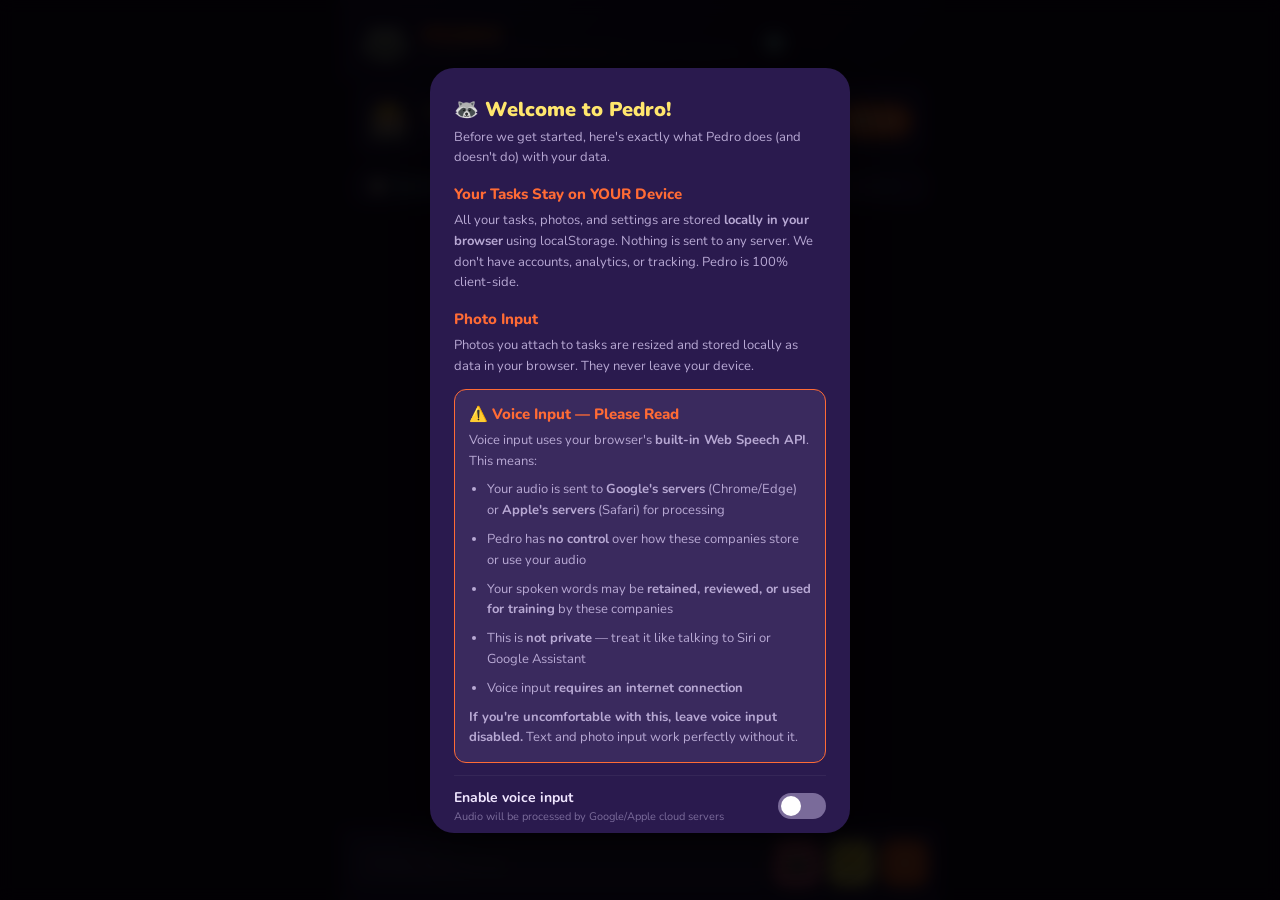
==== commit d6132a84: "feat: integrate PR2 themes/celebrations with PR1 dailies, add AI personalities - Merge Infinite Insi" ====
--- a/pedro/index.html
+++ b/pedro/index.html
@@ -1,2039 +1,440 @@
-<!DOCTYPE html>
-<html lang="en">
-<head>
-  <meta charset="UTF-8">
-  <meta name="viewport" content="width=device-width, initial-scale=1.0, user-scalable=no">
-  <meta name="theme-color" content="#ff6b35">
-  <meta name="apple-mobile-web-app-capable" content="yes">
-  <meta name="apple-mobile-web-app-status-bar-style" content="black-translucent">
-  <meta name="apple-mobile-web-app-title" content="Pedro">
-  <link rel="manifest" href="manifest.json">
-  <link rel="apple-touch-icon" href="icons/pedro-192.png">
-  <link href="https://fonts.googleapis.com/css2?family=Nunito:wght@400;600;700;800;900&display=swap" rel="stylesheet">
-  <title>Pedro - Executive Dysfunction Relief</title>
-  <style>
-    *, *::before, *::after { box-sizing: border-box; margin: 0; padding: 0; }
-
-    :root {
-      --bg-dark: #1a0a2e;
-      --bg-card: #2a1a4e;
-      --bg-input: #3a2a5e;
-      --accent-orange: #ff6b35;
-      --accent-green: #4ecdc4;
-      --accent-pink: #ff6b9d;
-      --accent-yellow: #ffe66d;
-      --text-primary: #f0e6ff;
-      --text-secondary: #b8a9d4;
-      --text-muted: #7a6b9a;
-      --shadow: 0 4px 20px rgba(0,0,0,0.3);
-      --radius: 16px;
-      --safe-bottom: env(safe-area-inset-bottom, 0px);
-      --diff-1: #8ed8d0;
-      --diff-2: #8ed4a0;
-      --diff-3: #f5e285;
-      --diff-4: #f5c47a;
-      --diff-5: #f5a07a;
-    }
-
-    html, body {
-      height: 100%;
-      overflow: hidden;
-    }
-
-    body {
-      font-family: 'Nunito', sans-serif;
-      background: var(--bg-dark);
-      color: var(--text-primary);
-      display: flex;
-      flex-direction: column;
-      max-width: 600px;
-      margin: 0 auto;
-      position: relative;
-    }
-
-    /* ===== HEADER ===== */
-    #pedro-header {
-      display: flex;
-      align-items: center;
-      gap: 12px;
-      padding: 16px 20px 12px;
-      background: linear-gradient(135deg, #2a1a4e, #1a0a2e);
-      flex-shrink: 0;
-    }
-
-    .raccoon-icon {
-      font-size: 40px;
-      animation: pedro-walk 3s ease-in-out infinite;
-    }
-
-    @keyframes pedro-walk {
-      0%, 100% { transform: translateX(0) rotate(0deg); }
-      25% { transform: translateX(4px) rotate(3deg); }
-      75% { transform: translateX(-4px) rotate(-3deg); }
-    }
-
-    .header-text h1 {
-      font-size: 22px;
-      font-weight: 900;
-      background: linear-gradient(135deg, var(--accent-orange), var(--accent-yellow));
-      -webkit-background-clip: text;
-      -webkit-text-fill-color: transparent;
-      background-clip: text;
-      line-height: 1.1;
-    }
-
-    .header-text p {
-      font-size: 10px;
-      color: var(--text-muted);
-      letter-spacing: 1px;
-      text-transform: uppercase;
-    }
-
-    /* ===== PERSONALITY BANNER ===== */
-    #personality-banner {
-      background: var(--bg-card);
-      margin: 0 12px;
-      border-radius: var(--radius);
-      padding: 14px 16px;
-      display: flex;
-      align-items: center;
-      gap: 12px;
-      box-shadow: var(--shadow);
-      cursor: pointer;
-      transition: transform 0.2s;
-      flex-shrink: 0;
-    }
-
-    #personality-banner:active {
-      transform: scale(0.98);
-    }
-
-    .personality-emoji {
-      font-size: 36px;
-      flex-shrink: 0;
-    }
-
-    .personality-info {
-      flex: 1;
-      min-width: 0;
-    }
-
-    .personality-name {
-      font-weight: 800;
-      font-size: 15px;
-      color: var(--accent-yellow);
-    }
-
-    .personality-quote {
-      font-size: 13px;
-      color: var(--text-secondary);
-      font-style: italic;
-      white-space: nowrap;
-      overflow: hidden;
-      text-overflow: ellipsis;
-    }
-
-    .roll-btn {
-      background: var(--accent-orange);
-      border: none;
-      color: white;
-      font-family: 'Nunito', sans-serif;
-      font-weight: 800;
-      font-size: 13px;
-      padding: 8px 14px;
-      border-radius: 24px;
-      cursor: pointer;
-      white-space: nowrap;
-      transition: all 0.2s;
-      flex-shrink: 0;
-    }
-
-    .roll-btn:hover { background: #e55a25; transform: scale(1.05); }
-
-    /* ===== TASK LIST ===== */
-    #task-list {
-      flex: 1;
-      overflow-y: auto;
-      padding: 12px;
-      display: flex;
-      flex-direction: column;
-      gap: 8px;
-      -webkit-overflow-scrolling: touch;
-    }
-
-    #task-list:empty::after {
-      content: "No tasks yet! Add one below.";
-      text-align: center;
-      color: var(--text-muted);
-      font-size: 15px;
-      margin-top: 60px;
-    }
-
-    .task-item {
-      background: var(--bg-card);
-      border-radius: 12px;
-      padding: 14px 16px;
-      display: flex;
-      align-items: flex-start;
-      gap: 12px;
-      box-shadow: 0 2px 8px rgba(0,0,0,0.2);
-      animation: slideIn 0.3s ease-out;
-      transition: opacity 0.3s, transform 0.3s;
-    }
-
-    @keyframes slideIn {
-      from { opacity: 0; transform: translateY(-20px) scale(0.95); }
-      to { opacity: 1; transform: translateY(0) scale(1); }
-    }
-
-    .task-item.done {
-      opacity: 0.5;
-    }
-
-    .task-item.done .task-text {
-      text-decoration: line-through;
-    }
-
-    .task-check {
-      width: 26px;
-      height: 26px;
-      border-radius: 50%;
-      border: 3px solid var(--accent-green);
-      background: transparent;
-      cursor: pointer;
-      flex-shrink: 0;
-      display: flex;
-      align-items: center;
-      justify-content: center;
-      transition: all 0.2s;
-      margin-top: 1px;
-      color: transparent;
-      font-size: 14px;
-    }
-
-    .task-check:hover { background: rgba(78,205,196,0.2); }
-    .task-item.done .task-check {
-      background: var(--accent-green);
-      color: white;
-    }
-
-    .task-content {
-      flex: 1;
-      min-width: 0;
-    }
-
-    .task-text {
-      font-size: 15px;
-      font-weight: 600;
-      word-wrap: break-word;
-    }
-
-    .task-photo {
-      width: 100%;
-      max-height: 150px;
-      object-fit: cover;
-      border-radius: 8px;
-      margin-top: 8px;
-    }
-
-    .task-time {
-      font-size: 11px;
-      color: var(--text-muted);
-      margin-top: 4px;
-    }
-
-    /* ===== FAVORITE DAILIES BUTTON ===== */
-    #daily-btn {
-      margin: 8px 12px 0;
-      background: var(--bg-card);
-      border: 1px dashed rgba(142,216,208,0.4);
-      border-radius: 10px;
-      padding: 10px 16px;
-      display: flex;
-      align-items: center;
-      justify-content: space-between;
-      cursor: pointer;
-      transition: background 0.2s;
-      flex-shrink: 0;
-    }
-
-    #daily-btn:active { background: #3a2a5e; }
-    .daily-btn-label { font-size: 13px; font-weight: 700; color: var(--diff-1); }
-    .daily-btn-hint { font-size: 11px; color: var(--text-muted); }
-
-    /* ===== FAVORITE DAILIES MODAL ===== */
-    #daily-modal {
-      display: none;
-      position: fixed;
-      inset: 0;
-      background: rgba(0,0,0,0.8);
-      z-index: 100;
-      align-items: flex-end;
-      justify-content: center;
-      backdrop-filter: blur(8px);
-    }
-
-    #daily-modal.active { display: flex; }
-
-    .daily-content {
-      background: var(--bg-card);
-      border-radius: 24px 24px 0 0;
-      padding: 20px 16px 8px;
-      width: 100%;
-      max-width: 600px;
-      max-height: 85vh;
-      overflow-y: auto;
-      box-shadow: 0 -8px 40px rgba(0,0,0,0.5);
-    }
-
-    .daily-handle {
-      width: 40px; height: 4px;
-      background: var(--text-muted);
-      border-radius: 4px;
-      margin: 0 auto 16px;
-    }
-
-    .daily-title {
-      font-size: 17px;
-      font-weight: 900;
-      color: var(--accent-yellow);
-      margin-bottom: 12px;
-    }
-
-    /* Mood picker */
-    .mood-row {
-      display: flex;
-      align-items: center;
-      gap: 10px;
-      margin-bottom: 14px;
-      flex-wrap: wrap;
-    }
-
-    .mood-label {
-      font-size: 12px;
-      font-weight: 700;
-      color: var(--text-muted);
-      white-space: nowrap;
-    }
-
-    .mood-picker { display: flex; gap: 6px; }
-
-    .mood-btn {
-      background: var(--bg-input);
-      border: 2px solid transparent;
-      border-radius: 20px;
-      color: var(--text-secondary);
-      font-family: 'Nunito', sans-serif;
-      font-size: 12px;
-      font-weight: 700;
-      padding: 5px 11px;
-      cursor: pointer;
-      transition: all 0.2s;
-    }
-
-    .mood-btn:hover { border-color: var(--text-muted); }
-    .mood-btn.active { border-color: var(--accent-yellow); color: var(--accent-yellow); }
-
-    /* Diff group header inside all-favorites */
-    .diff-group { margin-bottom: 10px; }
-
-    .diff-group-header {
-      font-size: 11px;
-      font-weight: 800;
-      text-transform: uppercase;
-      letter-spacing: 0.5px;
-      color: var(--text-muted);
-      margin-bottom: 6px;
-      padding-left: 4px;
-    }
-
-    /* Task rows (picks + all favorites) */
-    .daily-task-row {
-      background: rgba(255,255,255,0.05);
-      border-radius: 10px;
-      padding: 9px 12px;
-      display: flex;
-      align-items: center;
-      gap: 8px;
-      margin-bottom: 5px;
-      border-left: 3px solid transparent;
-      transition: background 0.15s;
-    }
-
-    .daily-task-row[data-diff="1"] { border-left-color: var(--diff-1); }
-    .daily-task-row[data-diff="2"] { border-left-color: var(--diff-2); }
-    .daily-task-row[data-diff="3"] { border-left-color: var(--diff-3); }
-    .daily-task-row[data-diff="4"] { border-left-color: var(--diff-4); }
-    .daily-task-row[data-diff="5"] { border-left-color: var(--diff-5); }
-
-    .daily-task-row.done-today { background: rgba(142,216,208,0.12); }
-    .daily-task-row.done-today .daily-task-label { color: var(--diff-1); font-weight: 700; }
-
-    .daily-check {
-      width: 22px; height: 22px;
-      border-radius: 50%;
-      border: 2px solid var(--text-muted);
-      background: transparent;
-      cursor: pointer;
-      display: flex; align-items: center; justify-content: center;
-      font-size: 11px;
-      color: transparent;
-      flex-shrink: 0;
-      transition: all 0.2s;
-    }
-
-    .daily-check:hover { border-color: var(--accent-green); }
-
-    .daily-task-row.done-today .daily-check {
-      background: var(--accent-green);
-      border-color: var(--accent-green);
-      color: white;
-    }
-
-    .daily-task-emoji { font-size: 16px; flex-shrink: 0; }
-    .daily-task-label { flex: 1; font-size: 13px; font-weight: 600; color: var(--text-primary); min-width: 0; }
-
-    .diff-badge {
-      font-size: 11px;
-      color: var(--text-muted);
-      font-weight: 700;
-      flex-shrink: 0;
-      white-space: nowrap;
-    }
-
-    .diff-badge-tap { cursor: pointer; }
-    .diff-badge-tap:hover { color: var(--accent-orange); }
-
-    /* Edit mode stepper */
-    .diff-editor { display: none; align-items: center; gap: 3px; flex-shrink: 0; }
-    .diff-editor.visible { display: flex; }
-
-    .diff-stepper {
-      background: var(--bg-card);
-      border: 1px solid rgba(255,255,255,0.15);
-      border-radius: 5px;
-      color: var(--text-secondary);
-      font-family: 'Nunito', sans-serif;
-      font-size: 14px; font-weight: 700;
-      width: 22px; height: 22px;
-      cursor: pointer;
-      display: flex; align-items: center; justify-content: center;
-      transition: all 0.15s;
-    }
-
-    .diff-stepper:hover { background: var(--accent-orange); color: white; border-color: var(--accent-orange); }
-
-    /* Bottom buttons */
-    .daily-edit-toggle {
-      background: none;
-      border: 1px solid rgba(255,255,255,0.1);
-      border-radius: 8px;
-      color: var(--text-muted);
-      font-family: 'Nunito', sans-serif;
-      font-weight: 700;
-      font-size: 12px;
-      cursor: pointer;
-      padding: 7px 14px;
-      width: 100%;
-      margin-top: 10px;
-      transition: all 0.2s;
-    }
-
-    .daily-edit-toggle:hover, .daily-edit-toggle.active {
-      border-color: var(--accent-orange);
-      color: var(--accent-orange);
-    }
-
-    .daily-close {
-      background: none;
-      border: none;
-      color: var(--text-muted);
-      font-family: 'Nunito', sans-serif;
-      font-weight: 700;
-      font-size: 14px;
-      cursor: pointer;
-      padding: 12px;
-      width: 100%;
-      margin-top: 2px;
-    }
-
-    /* ===== CUSTOM TASK FORM ===== */
-    .custom-form-row {
-      display: flex;
-      align-items: center;
-      gap: 8px;
-      margin-top: 8px;
-    }
-
-    .custom-task-input {
-      flex: 1;
-      background: var(--bg-input);
-      border: 2px solid transparent;
-      border-radius: 10px;
-      padding: 9px 12px;
-      color: var(--text-primary);
-      font-family: 'Nunito', sans-serif;
-      font-size: 14px;
-      font-weight: 600;
-      outline: none;
-      transition: border-color 0.2s;
-      min-width: 0;
-    }
-
-    .custom-task-input::placeholder { color: var(--text-muted); }
-    .custom-task-input:focus { border-color: var(--accent-orange); }
-
-    #add-custom-area { margin-top: 12px; }
-
-    .custom-task-row-delete {
-      background: none;
-      border: none;
-      color: var(--text-muted);
-      font-size: 16px;
-      cursor: pointer;
-      padding: 4px 6px;
-      flex-shrink: 0;
-      transition: color 0.2s;
-      line-height: 1;
-    }
-
-    .custom-task-row-delete:hover { color: var(--accent-pink); }
-
-    #new-diff-display {
-      font-size: 12px;
-      white-space: nowrap;
-      min-width: 40px;
-      text-align: center;
-    }
-
-    .task-delete {
-      background: none;
-      border: none;
-      color: var(--text-muted);
-      font-size: 18px;
-      cursor: pointer;
-      padding: 4px;
-      flex-shrink: 0;
-      transition: color 0.2s;
-    }
-
-    .task-delete:hover { color: var(--accent-pink); }
-
-    /* ===== INPUT BAR ===== */
-    #task-input {
-      display: flex;
-      gap: 8px;
-      padding: 12px;
-      padding-bottom: calc(12px + var(--safe-bottom));
-      background: var(--bg-card);
-      border-top: 1px solid rgba(255,255,255,0.05);
-      flex-shrink: 0;
-    }
-
-    #task-text-input {
-      flex: 1;
-      background: var(--bg-input);
-      border: 2px solid transparent;
-      border-radius: 12px;
-      padding: 12px 16px;
-      color: var(--text-primary);
-      font-family: 'Nunito', sans-serif;
-      font-size: 15px;
-      font-weight: 600;
-      outline: none;
-      transition: border-color 0.2s;
-    }
-
-    #task-text-input::placeholder { color: var(--text-muted); }
-    #task-text-input:focus { border-color: var(--accent-orange); }
-
-    .input-btn {
-      width: 46px;
-      height: 46px;
-      border-radius: 12px;
-      border: none;
-      font-size: 20px;
-      cursor: pointer;
-      display: flex;
-      align-items: center;
-      justify-content: center;
-      transition: all 0.2s;
-      flex-shrink: 0;
-    }
-
-    .input-btn:active { transform: scale(0.9); }
-
-    .btn-voice {
-      background: var(--accent-green);
-      color: white;
-    }
-
-    .btn-voice.listening {
-      animation: pulse 1s ease-in-out infinite;
-      background: var(--accent-pink);
-    }
-
-    @keyframes pulse {
-      0%, 100% { box-shadow: 0 0 0 0 rgba(255,107,157,0.5); }
-      50% { box-shadow: 0 0 0 12px rgba(255,107,157,0); }
-    }
-
-    .btn-photo {
-      background: var(--accent-pink);
-      color: white;
-    }
-
-    .btn-add {
-      background: var(--accent-orange);
-      color: white;
-      font-size: 24px;
-    }
-
-    /* ===== ROLLER MODAL ===== */
-    #roller-modal {
-      display: none;
-      position: fixed;
-      inset: 0;
-      background: rgba(0,0,0,0.8);
-      z-index: 100;
-      align-items: center;
-      justify-content: center;
-      backdrop-filter: blur(8px);
-    }
-
-    #roller-modal.active { display: flex; }
-
-    .roller-content {
-      background: var(--bg-card);
-      border-radius: 24px;
-      padding: 32px;
-      text-align: center;
-      width: 85%;
-      max-width: 360px;
-      box-shadow: 0 20px 60px rgba(0,0,0,0.5);
-    }
-
-    .roller-title {
-      font-size: 20px;
-      font-weight: 900;
-      margin-bottom: 24px;
-      color: var(--accent-yellow);
-    }
-
-    .roller-display {
-      font-size: 64px;
-      height: 90px;
-      display: flex;
-      align-items: center;
-      justify-content: center;
-      margin-bottom: 8px;
-      transition: transform 0.1s;
-    }
-
-    .roller-name {
-      font-size: 22px;
-      font-weight: 800;
-      margin-bottom: 8px;
-      min-height: 30px;
-      color: var(--text-primary);
-    }
-
-    .roller-greeting {
-      font-size: 14px;
-      color: var(--text-secondary);
-      font-style: italic;
-      min-height: 42px;
-      margin-bottom: 24px;
-    }
-
-    .roller-spin-btn {
-      background: linear-gradient(135deg, var(--accent-orange), var(--accent-pink));
-      border: none;
-      color: white;
-      font-family: 'Nunito', sans-serif;
-      font-weight: 900;
-      font-size: 18px;
-      padding: 14px 40px;
-      border-radius: 30px;
-      cursor: pointer;
-      transition: transform 0.2s;
-    }
-
-    .roller-spin-btn:hover { transform: scale(1.05); }
-    .roller-spin-btn:disabled { opacity: 0.5; cursor: not-allowed; }
-
-    .roller-close {
-      background: none;
-      border: none;
-      color: var(--text-muted);
-      font-size: 14px;
-      font-family: 'Nunito', sans-serif;
-      font-weight: 700;
-      cursor: pointer;
-      margin-top: 16px;
-      padding: 8px;
-    }
-
-    /* ===== TOAST ===== */
-    #toast {
-      position: fixed;
-      bottom: 100px;
-      left: 50%;
-      transform: translateX(-50%) translateY(100px);
-      background: var(--bg-card);
-      border: 2px solid var(--accent-green);
-      border-radius: 16px;
-      padding: 12px 20px;
-      max-width: 320px;
-      text-align: center;
-      font-size: 14px;
-      font-weight: 700;
-      color: var(--text-primary);
-      box-shadow: 0 8px 30px rgba(0,0,0,0.4);
-      z-index: 50;
-      opacity: 0;
-      transition: all 0.4s cubic-bezier(0.175, 0.885, 0.32, 1.275);
-      pointer-events: none;
-    }
-
-    #toast.show {
-      opacity: 1;
-      transform: translateX(-50%) translateY(0);
-    }
-
-    /* ===== SCROLLBAR ===== */
-    #task-list::-webkit-scrollbar { width: 4px; }
-    #task-list::-webkit-scrollbar-track { background: transparent; }
-    #task-list::-webkit-scrollbar-thumb { background: var(--text-muted); border-radius: 4px; }
-
-    /* ===== HIDDEN FILE INPUT ===== */
-    #photo-input { display: none; }
-
-    /* ===== PRIVACY CONSENT MODAL ===== */
-    #privacy-modal {
-      display: none;
-      position: fixed;
-      inset: 0;
-      background: rgba(0,0,0,0.9);
-      z-index: 200;
-      align-items: center;
-      justify-content: center;
-      backdrop-filter: blur(8px);
-      padding: 20px;
-    }
-
-    #privacy-modal.active { display: flex; }
-
-    .privacy-content {
-      background: var(--bg-card);
-      border-radius: 24px;
-      padding: 28px 24px;
-      max-width: 420px;
-      width: 100%;
-      max-height: 85vh;
-      overflow-y: auto;
-      box-shadow: 0 20px 60px rgba(0,0,0,0.5);
-    }
-
-    .privacy-content h2 {
-      font-size: 20px;
-      font-weight: 900;
-      color: var(--accent-yellow);
-      margin-bottom: 4px;
-    }
-
-    .privacy-content h3 {
-      font-size: 15px;
-      font-weight: 800;
-      color: var(--accent-orange);
-      margin-top: 16px;
-      margin-bottom: 6px;
-    }
-
-    .privacy-content p, .privacy-content li {
-      font-size: 13px;
-      color: var(--text-secondary);
-      line-height: 1.6;
-      margin-bottom: 8px;
-    }
-
-    .privacy-content ul {
-      padding-left: 18px;
-      margin-bottom: 8px;
-    }
-
-    .privacy-section {
-      background: var(--bg-input);
-      border-radius: 12px;
-      padding: 14px;
-      margin: 12px 0;
-    }
-
-    .privacy-section.warning {
-      border: 1px solid var(--accent-orange);
-    }
-
-    .consent-toggle {
-      display: flex;
-      align-items: center;
-      justify-content: space-between;
-      gap: 12px;
-      padding: 12px 0;
-      border-top: 1px solid rgba(255,255,255,0.05);
-    }
-
-    .consent-toggle label {
-      font-size: 14px;
-      font-weight: 700;
-      color: var(--text-primary);
-      flex: 1;
-    }
-
-    .consent-toggle small {
-      display: block;
-      font-weight: 400;
-      font-size: 11px;
-      color: var(--text-muted);
-      margin-top: 2px;
-    }
-
-    .toggle-switch {
-      position: relative;
-      width: 48px;
-      height: 26px;
-      flex-shrink: 0;
-      cursor: pointer;
-    }
-
-    .toggle-switch input {
-      position: absolute;
-      opacity: 0;
-      width: 100%;
-      height: 100%;
-      margin: 0;
-      cursor: pointer;
-      z-index: 2;
-    }
-
-    .toggle-slider {
-      position: absolute;
-      inset: 0;
-      background: var(--text-muted);
-      border-radius: 26px;
-      cursor: pointer;
-      transition: 0.3s;
-      z-index: 1;
-    }
-
-    .toggle-slider::before {
-      content: '';
-      position: absolute;
-      width: 20px;
-      height: 20px;
-      left: 3px;
-      bottom: 3px;
-      background: white;
-      border-radius: 50%;
-      transition: 0.3s;
-    }
-
-    .toggle-switch input:checked + .toggle-slider {
-      background: var(--accent-green);
-    }
-
-    .toggle-switch input:checked + .toggle-slider::before {
-      transform: translateX(22px);
-    }
-
-    .privacy-accept-btn {
-      width: 100%;
-      background: linear-gradient(135deg, var(--accent-orange), var(--accent-pink));
-      border: none;
-      color: white;
-      font-family: 'Nunito', sans-serif;
-      font-weight: 900;
-      font-size: 16px;
-      padding: 14px;
-      border-radius: 14px;
-      cursor: pointer;
-      margin-top: 16px;
-      transition: transform 0.2s;
-    }
-
-    .privacy-accept-btn:hover { transform: scale(1.02); }
-
-    .privacy-link {
-      display: block;
-      text-align: center;
-      margin-top: 10px;
-      font-size: 12px;
-      color: var(--text-muted);
-      cursor: pointer;
-      text-decoration: underline;
-    }
-  </style>
-</head>
-<body>
-
-  <!-- HEADER -->
-  <header id="pedro-header">
-    <div class="raccoon-icon">🦝</div>
-    <div class="header-text">
-      <h1>PEDRO</h1>
-      <p>Personal Executive Dysfunction Relief Operator</p>
-    </div>
-  </header>
-
-  <!-- PERSONALITY BANNER -->
-  <section id="personality-banner" onclick="openRoller()">
-    <div class="personality-emoji" id="current-emoji">🎰</div>
-    <div class="personality-info">
-      <div class="personality-name" id="current-name">Roll for today's advisor!</div>
-      <div class="personality-quote" id="current-quote">Tap here to spin the wheel...</div>
-    </div>
-    <button class="roll-btn" onclick="event.stopPropagation(); openRoller()">🎲 Roll</button>
-  </section>
-
-  <!-- DAILY TASKS SHORTCUT -->
-  <button id="daily-btn" onclick="openDailyModal()">
-    <span class="daily-btn-label">📋 Favorite Dailies</span>
-    <span class="daily-btn-hint">Your daily task preferences for Pedro →</span>
-  </button>
-
-  <!-- TASK LIST -->
-  <div id="task-list"></div>
-
-  <!-- INPUT BAR -->
-  <section id="task-input">
-    <input type="text" id="task-text-input" placeholder="What needs doing?" autocomplete="off">
-    <button class="input-btn btn-voice" id="voice-btn" onclick="toggleVoice()" title="Voice input">🎤</button>
-    <button class="input-btn btn-photo" onclick="document.getElementById('photo-input').click()" title="Add photo">📷</button>
-    <button class="input-btn btn-add" onclick="addTaskFromInput()" title="Add task">+</button>
-    <input type="file" id="photo-input" accept="image/*" capture="environment" onchange="handlePhoto(event)">
-  </section>
-
-  <!-- FAVORITE DAILIES MODAL -->
-  <div id="daily-modal">
-    <div class="daily-content">
-      <div class="daily-handle"></div>
-      <div class="daily-title">📋 Favorite Dailies</div>
-      <div style="font-size:12px;color:var(--text-muted);margin-bottom:12px;line-height:1.5;">These are your preferred daily tasks — Pedro uses them to suggest what to tackle based on how you're feeling. Tap 🍉 on any task to adjust its difficulty.</div>
-
-      <div class="mood-row">
-        <span class="mood-label">For when I'm feeling:</span>
-        <div class="mood-picker">
-          <button class="mood-btn active" data-mood="all"   onclick="setMoodFilter('all')"  >📋 All</button>
-          <button class="mood-btn" data-mood="low"   onclick="setMoodFilter('low')"  >🌧️ Low</button>
-          <button class="mood-btn" data-mood="okay"  onclick="setMoodFilter('okay')" >🌤️ Okay</button>
-          <button class="mood-btn" data-mood="happy" onclick="setMoodFilter('happy')">✨ Happy</button>
-        </div>
-      </div>
-
-      <div id="all-favorites"></div>
-      <div id="custom-favorites"></div>
-
-      <div id="add-custom-area">
-        <button id="add-custom-btn" class="daily-edit-toggle" onclick="showAddCustomForm()">＋ Add your own</button>
-        <div id="add-custom-form" style="display:none;">
-          <div class="custom-form-row">
-            <input type="text" id="custom-task-input" class="custom-task-input" placeholder="⭐ Name your task..." maxlength="60">
-            <div class="diff-editor visible">
-              <button class="diff-stepper" onclick="changeNewDiff(-1)">−</button>
-              <span id="new-diff-display">🍉</span>
-              <button class="diff-stepper" onclick="changeNewDiff(+1)">+</button>
-            </div>
-          </div>
-          <div style="display:flex;gap:8px;margin-top:8px;">
-            <button class="daily-edit-toggle" style="flex:1;" onclick="saveCustomTask()">Save</button>
-            <button class="daily-edit-toggle" style="flex:1;" onclick="hideAddCustomForm()">Cancel</button>
-          </div>
-        </div>
-      </div>
-
-      <button id="done-editing-btn" class="daily-edit-toggle" onclick="toggleEditDiff()" style="display:none;">✅ Done editing difficulties</button>
-      <button class="daily-close" onclick="closeDailyModal()">close</button>
-    </div>
-  </div>
-
-  <!-- ROLLER MODAL -->
-  <div id="roller-modal">
-    <div class="roller-content">
-      <div class="roller-title">🎰 Personality Roller 🎰</div>
-      <div class="roller-display" id="roller-emoji">🦝</div>
-      <div class="roller-name" id="roller-name">???</div>
-      <div class="roller-greeting" id="roller-greeting">Who will guide you today?</div>
-      <button class="roller-spin-btn" id="spin-btn" onclick="spinRoller()">SPIN!</button>
-      <br>
-      <button class="roller-close" onclick="closeRoller()">close</button>
-    </div>
-  </div>
-
-  <!-- PRIVACY CONSENT MODAL -->
-  <div id="privacy-modal">
-    <div class="privacy-content">
-      <h2>🦝 Welcome to Pedro!</h2>
-      <p>Before we get started, here's exactly what Pedro does (and doesn't do) with your data.</p>
-
-      <h3>Your Tasks Stay on YOUR Device</h3>
-      <p>All your tasks, photos, and settings are stored <strong>locally in your browser</strong> using localStorage. Nothing is sent to any server. We don't have accounts, analytics, or tracking. Pedro is 100% client-side.</p>
-
-      <h3>Photo Input</h3>
-      <p>Photos you attach to tasks are resized and stored locally as data in your browser. They never leave your device.</p>
-
-      <div class="privacy-section warning">
-        <h3 style="margin-top:0;">⚠️ Voice Input — Please Read</h3>
-        <p>Voice input uses your browser's <strong>built-in Web Speech API</strong>. This means:</p>
-        <ul>
-          <li>Your audio is sent to <strong>Google's servers</strong> (Chrome/Edge) or <strong>Apple's servers</strong> (Safari) for processing</li>
-          <li>Pedro has <strong>no control</strong> over how these companies store or use your audio</li>
-          <li>Your spoken words may be <strong>retained, reviewed, or used for training</strong> by these companies</li>
-          <li>This is <strong>not private</strong> — treat it like talking to Siri or Google Assistant</li>
-          <li>Voice input <strong>requires an internet connection</strong></li>
-        </ul>
-        <p style="margin-bottom:0;"><strong>If you're uncomfortable with this, leave voice input disabled.</strong> Text and photo input work perfectly without it.</p>
-      </div>
-
-      <div class="consent-toggle">
-        <label>
-          Enable voice input
-          <small>Audio will be processed by Google/Apple cloud servers</small>
-        </label>
-        <div class="toggle-switch">
-          <input type="checkbox" id="voice-consent-toggle">
-          <span class="toggle-slider"></span>
-        </div>
-      </div>
-
-      <div class="consent-toggle">
-        <label>
-          Store tasks locally
-          <small>Required for Pedro to work — data stays on your device</small>
-        </label>
-        <div class="toggle-switch">
-          <input type="checkbox" id="storage-consent-toggle" checked disabled>
-          <span class="toggle-slider"></span>
-        </div>
-      </div>
-
-      <button class="privacy-accept-btn" onclick="acceptPrivacy()">Got it, let's go! 🦝</button>
-      <span class="privacy-link" onclick="showFullPrivacy()">View full privacy details</span>
-    </div>
-  </div>
-
-  <!-- TOAST -->
-  <div id="toast"></div>
-
-<script>
-// ============================================================
-// PERSONALITIES
-// ============================================================
-const PERSONALITIES = [
-  {
-    name: "Gordon Ramsay",
-    emoji: "👨‍🍳",
-    greeting: "Right then, let's get this day sorted, shall we?",
-    encourage: [
-      "That task is RAAWW! Get it done!",
-      "Move your backside, this won't finish itself!",
-      "Come on, you're better than this!",
-      "Focus! Perfection takes effort!",
-      "This task needs passion, not excuses!"
-    ],
-    praise: [
-      "Finally! Beautiful! Stunning!",
-      "Now THAT is what I'm talking about!",
-      "Gorgeous work, absolutely gorgeous!",
-      "You've earned your Michelin star today!",
-      "That's done properly. Well done, you."
-    ]
-  },
-  {
-    name: "Bob Ross",
-    emoji: "🎨",
-    greeting: "There are no mistakes, only happy little tasks.",
-    encourage: [
-      "Let's add a happy little checkmark here...",
-      "This task is just waiting for a friend — you!",
-      "Take your time, enjoy the process.",
-      "Every task starts with a single brushstroke.",
-      "You've got all the talent you need right there."
-    ],
-    praise: [
-      "And just like that, a happy little task is done!",
-      "See? You made that look easy!",
-      "That's a masterpiece of productivity!",
-      "Beautiful. Just beautiful.",
-      "Look at that! You did that. Be proud."
-    ]
-  },
-  {
-    name: "Snoop Dogg",
-    emoji: "🐕",
-    greeting: "Fo shizzle, let's get productizzle.",
-    encourage: [
-      "Drop it like it's hot — that task, I mean.",
-      "Keep it real, keep it movin'.",
-      "Ain't no thang but a chicken wang. Do it.",
-      "Stay smooth, stay focused, ya dig?",
-      "One task at a time, cuz. We got this."
-    ],
-    praise: [
-      "That's how we do it, baby!",
-      "Smooth like butter. Task crushed.",
-      "You a boss. Certified.",
-      "Laid back — with my mind on my tasks and my tasks on my mind.",
-      "D-O-N-E. That spells done, nephew."
-    ]
-  },
-  {
-    name: "David Attenborough",
-    emoji: "🦁",
-    greeting: "And here we observe the human, preparing to be remarkably productive.",
-    encourage: [
-      "The task, though daunting, awaits completion...",
-      "Observe: a challenge in its natural habitat.",
-      "With patience and persistence, even the greatest tasks fall.",
-      "The human must now summon its extraordinary focus.",
-      "A remarkable opportunity for accomplishment presents itself."
-    ],
-    praise: [
-      "Extraordinary. A task completed in its prime.",
-      "Magnificent. Nature's productivity at its finest.",
-      "And with that, the human proves its remarkable capability.",
-      "Quite remarkable. Simply breathtaking.",
-      "The cycle of productivity continues, beautifully."
-    ]
-  },
-  {
-    name: "Mr. Rogers",
-    emoji: "👔",
-    greeting: "It's a beautiful day in the neighborhood for getting things done.",
-    encourage: [
-      "I believe in you, neighbor.",
-      "You're special just as you are, and you CAN do this.",
-      "Would you like to try this task? I know you can.",
-      "Sometimes the bravest thing is just to start.",
-      "I'm proud of you for trying, neighbor."
-    ],
-    praise: [
-      "I knew you could do it. I'm so proud of you.",
-      "You've made this neighborhood a better place!",
-      "That took courage, and you did it beautifully.",
-      "You are a wonderful person, and you proved it today.",
-      "I like you just the way you are — especially now!"
-    ]
-  },
-  {
-    name: "Samuel L. Jackson",
-    emoji: "😎",
-    greeting: "Enough is ENOUGH! Let's get these tasks DONE!",
-    encourage: [
-      "DO IT. I dare you. I double dare you!",
-      "Say 'later' ONE MORE TIME...",
-      "Get. It. Done. Mothertasker.",
-      "The path of productivity is beset on all sides. Walk it.",
-      "I have HAD IT with these procrastinated tasks!"
-    ],
-    praise: [
-      "Now THAT'S what I call a tasty completion!",
-      "Mmm-mmm! That IS a good task done!",
-      "Yes you did! YES. YOU. DID.",
-      "Hold on to your butts — that was impressive!",
-      "You are one bad dude. Respect."
-    ]
-  },
-  {
-    name: "Dolly Parton",
-    emoji: "🦋",
-    greeting: "Well hi there, sugar! Let's make today sparkle!",
-    encourage: [
-      "You're workin' 9 to 5, honey! Keep it up!",
-      "If you want the rainbow, you gotta put up with the rain — and this task.",
-      "You're tougher than you think, darlin'!",
-      "Butterflies don't just appear — they work for those wings!",
-      "Sugar, this task ain't gonna know what hit it!"
-    ],
-    praise: [
-      "Well look at YOU, gettin' things done!",
-      "Honey, you just sparkled all over that task!",
-      "Dolly is PROUD! You did amazing!",
-      "Now that's what I call a coat of many colors!",
-      "You shine brighter than rhinestones, baby!"
-    ]
-  },
-  {
-    name: "The Rock",
-    emoji: "💪",
-    greeting: "IT DOESN'T MATTER what's on your to-do list — WE'RE DOING IT ALL!",
-    encourage: [
-      "CAN YOU SMELL what this task is cookin'?!",
-      "Bring it! This task doesn't stand a chance!",
-      "Focus. Discipline. SMASH that task!",
-      "No alarm clock needed — your AMBITION wakes you up!",
-      "One more task. One more rep. LET'S GO!"
-    ],
-    praise: [
-      "FINALLY... The task... HAS BEEN... COMPLETED!",
-      "That's the People's Champion right there!",
-      "You just laid the smackdown on that task!",
-      "Iron sharpens iron. And YOU are SHARP.",
-      "If you hear it... it's the crowd ROARING for you!"
-    ]
-  },
-  {
-    name: "Steve Irwin",
-    emoji: "🐊",
-    greeting: "Crikey! What a beautiful day to tackle some tasks, mate!",
-    encourage: [
-      "Crikey, look at the size of that task! Beauty!",
-      "She's a beaut! Now let's wrangle her!",
-      "No worries, mate — just sneak up on it nice and easy.",
-      "Every creature deserves respect — even tough tasks!",
-      "Get in there, mate! You're a natural!"
-    ],
-    praise: [
-      "CRIKEY! You did it! What a legend!",
-      "Mate, that was absolutely bonzer!",
-      "You wrangled that one like a true wildlife warrior!",
-      "Gorgeous! Absolutely gorgeous work, mate!",
-      "The world is better because you finished that task!"
-    ]
-  },
-  {
-    name: "Gandalf",
-    emoji: "🧙",
-    greeting: "A wizard is never late... nor is your to-do list, precisely when I mean it to begin.",
-    encourage: [
-      "All we have to decide is what to do with the task given to us.",
-      "Even the smallest task can change the course of the day.",
-      "You shall not PASS... on this task!",
-      "Fly, you fool! To your task!",
-      "There is only one Lord of this list, and it is YOU."
-    ],
-    praise: [
-      "Well done! The quest is one step closer to completion.",
-      "You have shown your true quality today.",
-      "The board is set. The pieces are moving. And you are WINNING.",
-      "So passes another task. Well fought.",
-      "I knew there was more to you than meets the eye!"
-    ]
-  },
-  {
-    name: "Martha Stewart",
-    emoji: "🏡",
-    greeting: "Organization is the cornerstone of a beautiful life. Let's begin.",
-    encourage: [
-      "A well-organized task list is a good thing.",
-      "Excellence requires attention to detail. Start this task.",
-      "Think of it as curating your day — beautifully.",
-      "Every accomplished person started with a single task.",
-      "Presentation matters. Let's make this list pristine."
-    ],
-    praise: [
-      "It's a GOOD thing. A very good thing.",
-      "Beautifully executed. I expect nothing less.",
-      "Your productivity is as elegant as a well-set table.",
-      "Perfection. Martha approves.",
-      "That's how you turn a to-do into a ta-da!"
-    ]
-  },
-  {
-    name: "Guy Fieri",
-    emoji: "🔥",
-    greeting: "Welcome to FLAVORTOWN! Population: YOUR TASK LIST!",
-    encourage: [
-      "We're taking this task to FLAVORTOWN!",
-      "This is GANGSTER productivity right here!",
-      "Winner winner, task for dinner!",
-      "That's OUT OF BOUNDS good! Now finish it!",
-      "We're ROLLIN' OUT to crush this task!"
-    ],
-    praise: [
-      "That task just got a one-way ticket to DONETOWN!",
-      "Holy moly, stromboli! You CRUSHED it!",
-      "That's MONEY! Absolute MONEY!",
-      "You just took that task to the HALL OF FAME!",
-      "Triple D: Done, Destroyed, Demolished!"
-    ]
-  },
-  {
-    name: "Oprah",
-    emoji: "✨",
-    greeting: "You get a task! YOU get a task! EVERYBODY GETS TASKS DONE!",
-    encourage: [
-      "Live your best life — starting with this task!",
-      "The biggest adventure is your own potential. Start now.",
-      "Turn your wounds into wisdom, and your tasks into triumphs!",
-      "What I know for sure: you CAN do this.",
-      "Step into the fullness of who you are. Do the task."
-    ],
-    praise: [
-      "You get a COMPLETION! And it feels AMAZING!",
-      "THAT was your aha moment!",
-      "You are living your BEST productive life!",
-      "This is going in my Favorite Things list!",
-      "I KNEW you had it in you! I KNEW it!"
-    ]
-  },
-  {
-    name: "Shrek",
-    emoji: "🧅",
-    greeting: "Tasks are like onions — they have layers. Let's peel 'em!",
-    encourage: [
-      "Better out than in — get that task OUT of the list!",
-      "This is MY swamp... I mean, my task list!",
-      "What are you doing in my to-do list?! Oh wait, helping. Good.",
-      "Ogres finish tasks. End of story.",
-      "Do the task or I'll make waffles. Actually, both."
-    ],
-    praise: [
-      "That'll do, Donkey. That'll do.",
-      "I'm a real completer — just like a real ogre!",
-      "SOMEBODY once told me you'd finish that task!",
-      "Get outta my swamp! ...because you're DONE!",
-      "Better than a stack of fresh waffles. Well done."
-    ]
-  },
-  {
-    name: "Pedro the Raccoon",
-    emoji: "🦝",
-    greeting: "*walks in with dramatic music* ...I believe in you.",
-    encourage: [
-      "*stares at task intensely while walking in slow motion*",
-      "*raccoon confidence activated* You got this.",
-      "Remember: even a trash panda gets things done.",
-      "*dramatic Pedro walk toward the task*",
-      "Channel the Pedro energy. Walk toward that task."
-    ],
-    praise: [
-      "*slow dramatic clap* Beautiful. Just beautiful.",
-      "*walks away coolly* Another task vanquished.",
-      "The Pedro within you has been unleashed!",
-      "*tips tiny raccoon hat* Well done, friend.",
-      "That's what happens when you walk with PURPOSE."
-    ]
-  },
-  {
-    name: "Marie Kondo",
-    emoji: "🌸",
-    greeting: "Does this task spark joy? If not, let's complete it and move on!",
-    encourage: [
-      "Tidy your task list, tidy your mind.",
-      "Hold this task close — then complete it with gratitude.",
-      "Ask yourself: does finishing this spark joy? Yes. Always yes.",
-      "A clean list is a peaceful heart.",
-      "Thank the task for existing, then do it."
-    ],
-    praise: [
-      "This sparks SO much joy!",
-      "Your list is becoming beautifully tidy!",
-      "Thank you, task, for being completed. *bow*",
-      "A moment of gratitude for this accomplishment.",
-      "See how much lighter you feel? That's the magic."
-    ]
-  },
-  {
-    name: "Captain Jack Sparrow",
-    emoji: "🏴‍☠️",
-    greeting: "Why is the rum gone? ...Oh right, we have TASKS to do.",
-    encourage: [
-      "The problem is not the task; the problem is your attitude about the task.",
-      "Not all treasure is silver and gold — some is a finished to-do list.",
-      "You WILL remember this as the day you almost didn't finish your tasks.",
-      "Savvy? Just... do the task. Savvy.",
-      "I've got a jar of dirt! ...and a task to finish."
-    ],
-    praise: [
-      "You are without doubt the best task-completer I've ever seen!",
-      "Bring me that horizon... of completed tasks!",
-      "That's CAPTAIN Task-Completer to you!",
-      "The seas of productivity smile upon you today.",
-      "But you HAVE finished the task. *grins*"
-    ]
-  },
-  {
-    name: "Yoda",
-    emoji: "💚",
-    greeting: "Much to do, you have. Begin, we shall.",
-    encourage: [
-      "Do or do not. There is no 'later'.",
-      "The task awaits you, it does. Hmmmm.",
-      "Strong in the productivity, you are.",
-      "Size matters not. Complete the task, you must.",
-      "Patience you must have, young task-doer."
-    ],
-    praise: [
-      "Completed the task, you have. Proud, I am.",
-      "Strong with the force of productivity, you are!",
-      "Earned this moment of rest, you have.",
-      "The force of accomplishment, surrounds you it does.",
-      "A true Jedi of the to-do list, you have become."
-    ]
-  }
-];
-
-// ============================================================
-// FAVORITE DAILIES DATA
-// ============================================================
-const DAILY_TASKS = [
-  { emoji: '🛏️', label: 'Get out of bed',                  diff: 1 },
-  { emoji: '💧', label: 'Drink a glass of water',           diff: 1 },
-  { emoji: '🪟', label: 'Open a window',                    diff: 1 },
-  { emoji: '💊', label: 'Take medication',                  diff: 1 },
-  { emoji: '🦷', label: 'Brush teeth',                      diff: 2 },
-  { emoji: '👕', label: 'Get dressed',                      diff: 2 },
-  { emoji: '📱', label: 'Check messages',                   diff: 2 },
-  { emoji: '🍳', label: 'Eat breakfast',                    diff: 2 },
-  { emoji: '😊', label: 'Do one thing that makes me happy', diff: 2 },
-  { emoji: '🧘', label: 'Stretch',                          diff: 2 },
-  { emoji: '🚿', label: 'Shower',                           diff: 3 },
-  { emoji: '🍽️', label: 'Do the dishes',                   diff: 3 },
-  { emoji: '🚶', label: 'Walk',                             diff: 3 },
-  { emoji: '🌟', label: 'Pick goals for tomorrow',          diff: 3 },
-  { emoji: '🍲', label: 'Cook a meal',                      diff: 4 },
-  { emoji: '🧺', label: 'Do a load of laundry',             diff: 4 },
-  { emoji: '🧹', label: 'Tidy one space',                   diff: 4 },
-  { emoji: '🛒', label: 'Grocery run',                      diff: 5 },
-  { emoji: '💸', label: 'Pay a bill',                       diff: 5 },
-  { emoji: '📞', label: 'Make an appointment',              diff: 5 },
-];
-
-const DIFF_LABELS = {
-  1: { label: 'Very easy' },
-  2: { label: 'Easy' },
-  3: { label: 'Medium' },
-  4: { label: 'Takes some effort' },
-  5: { label: 'Big task' },
-};
-
-function diffDisplay(n) {
-  return '🍉'.repeat(n);
-}
-// ============================================================
-// STATE
-// ============================================================
-let state = {
-  tasks: [],
-  personality: null,
-  personalityDate: null,
-  dailies: {
-    mood: 'all',
-    done: [],
-    customDiff: {},
-    picks: [],
-    customTasks: []
-  }
-};
-
-function saveState() {
-  try {
-    localStorage.setItem('pedro-state', JSON.stringify(state));
-  } catch(e) { /* quota exceeded or unavailable */ }
-}
-
-function loadState() {
-  try {
-    const saved = localStorage.getItem('pedro-state');
-    if (saved) {
-      const parsed = JSON.parse(saved);
-      state.tasks = parsed.tasks || [];
-      state.personality = parsed.personality || null;
-      state.personalityDate = parsed.personalityDate || null;
-      const d = parsed.dailies || {};
-      state.dailies = {
-        mood:        d.mood        || 'all',
-        done:        d.done        || [],
-        customDiff:  d.customDiff  || {},
-        picks:       d.picks       || [],
-        customTasks: d.customTasks || []
-      };
-    }
-  } catch(e) { /* corrupted or unavailable */ }
-}
-
-// ============================================================
-// TASK MANAGEMENT
-// ============================================================
-function addTask(text, photoDataUrl) {
-  if (!text && !photoDataUrl) return;
-  const task = {
-    id: Date.now() + Math.random(),
-    text: text || '(photo task)',
-    done: false,
-    createdAt: new Date().toISOString(),
-    photo: photoDataUrl || null
-  };
-  state.tasks.unshift(task);
-  saveState();
-  renderTasks();
-
-  if (state.personality) {
-    const msgs = state.personality.encourage;
-    showToast(`${state.personality.emoji} ${msgs[Math.floor(Math.random() * msgs.length)]}`);
-  }
-}
-
-function toggleTask(id) {
-  const task = state.tasks.find(t => t.id === id);
-  if (!task) return;
-  task.done = !task.done;
-  saveState();
-  renderTasks();
-
-  if (task.done && state.personality) {
-    const msgs = state.personality.praise;
-    showToast(`${state.personality.emoji} ${msgs[Math.floor(Math.random() * msgs.length)]}`);
-  }
-}
-
-function deleteTask(id) {
-  state.tasks = state.tasks.filter(t => t.id !== id);
-  saveState();
-  renderTasks();
-}
-
-function renderTasks() {
-  const list = document.getElementById('task-list');
-  list.innerHTML = state.tasks.map(t => `
-    <div class="task-item ${t.done ? 'done' : ''}" data-id="${t.id}">
-      <button class="task-check" onclick="toggleTask(${t.id})">${t.done ? '✓' : ''}</button>
-      <div class="task-content">
-        <div class="task-text">${escapeHtml(t.text)}</div>
-        ${t.photo ? `<img class="task-photo" src="${t.photo}" alt="Task photo">` : ''}
-        <div class="task-time">${formatTime(t.createdAt)}</div>
-      </div>
-      <button class="task-delete" onclick="deleteTask(${t.id})">✕</button>
-    </div>
-  `).join('');
-}
-
-function addTaskFromInput() {
-  const input = document.getElementById('task-text-input');
-  const text = input.value.trim();
-  if (!text && !pendingPhoto) return;
-  addTask(text, pendingPhoto);
-  input.value = '';
-  pendingPhoto = null;
-}
-
-// ============================================================
-// VOICE INPUT
-// ============================================================
-let recognition = null;
-let isListening = false;
-
-function toggleVoice() {
-  if (!voiceConsented) {
-    showToast('🎤 Voice input is disabled — check privacy settings');
-    return;
-  }
-  if (!('webkitSpeechRecognition' in window) && !('SpeechRecognition' in window)) {
-    showToast('🎤 Voice input not supported in this browser');
-    return;
-  }
-
-  if (isListening) {
-    recognition.stop();
-    return;
-  }
-
-  const SpeechRecognition = window.SpeechRecognition || window.webkitSpeechRecognition;
-  recognition = new SpeechRecognition();
-  recognition.continuous = false;
-  recognition.interimResults = false;
-  recognition.lang = 'en-US';
-
-  const btn = document.getElementById('voice-btn');
-
-  recognition.onstart = () => {
-    isListening = true;
-    btn.classList.add('listening');
-  };
-
-  recognition.onresult = (event) => {
-    const text = event.results[0][0].transcript;
-    document.getElementById('task-text-input').value = text;
-  };
-
-  recognition.onend = () => {
-    isListening = false;
-    btn.classList.remove('listening');
-  };
-
-  recognition.onerror = () => {
-    isListening = false;
-    btn.classList.remove('listening');
-    showToast('🎤 Couldn\'t hear you, try again!');
-  };
-
-  recognition.start();
-}
-
-// ============================================================
-// PHOTO INPUT
-// ============================================================
-let pendingPhoto = null;
-
-function handlePhoto(event) {
-  const file = event.target.files[0];
-  if (!file) return;
-
-  const canvas = document.createElement('canvas');
-  const ctx = canvas.getContext('2d');
-  const img = new Image();
-
-  img.onload = () => {
-    const maxSize = 400;
-    let w = img.width, h = img.height;
-    if (w > h) { if (w > maxSize) { h = h * maxSize / w; w = maxSize; } }
-    else { if (h > maxSize) { w = w * maxSize / h; h = maxSize; } }
-
-    canvas.width = w;
-    canvas.height = h;
-    ctx.drawImage(img, 0, 0, w, h);
-
-    pendingPhoto = canvas.toDataURL('image/jpeg', 0.7);
-    const input = document.getElementById('task-text-input');
-    if (!input.value.trim()) input.placeholder = '📷 Photo ready! Add a note or tap +';
-    showToast('📷 Photo attached! Add text or tap + to save.');
-  };
-
-  img.src = URL.createObjectURL(file);
-  event.target.value = '';
-}
-
-// ============================================================
-// PERSONALITY ROLLER
-// ============================================================
-function openRoller() {
-  document.getElementById('roller-modal').classList.add('active');
-}
-
-function closeRoller() {
-  document.getElementById('roller-modal').classList.remove('active');
-}
-
-function spinRoller() {
-  const btn = document.getElementById('spin-btn');
-  btn.disabled = true;
-
-  const emojiEl = document.getElementById('roller-emoji');
-  const nameEl = document.getElementById('roller-name');
-  const greetEl = document.getElementById('roller-greeting');
-
-  let count = 0;
-  const totalSpins = 25;
-  let delay = 60;
-
-  function spin() {
-    const p = PERSONALITIES[Math.floor(Math.random() * PERSONALITIES.length)];
-    emojiEl.textContent = p.emoji;
-    nameEl.textContent = p.name;
-    greetEl.textContent = '';
-    emojiEl.style.transform = `rotate(${(Math.random() - 0.5) * 30}deg)`;
-
-    count++;
-    if (count < totalSpins) {
-      delay += 15;
-      setTimeout(spin, delay);
-    } else {
-      // Final selection
-      const final = PERSONALITIES[Math.floor(Math.random() * PERSONALITIES.length)];
-      emojiEl.textContent = final.emoji;
-      emojiEl.style.transform = 'rotate(0deg) scale(1.2)';
-      nameEl.textContent = final.name;
-      greetEl.textContent = `"${final.greeting}"`;
-
-      state.personality = final;
-      state.personalityDate = new Date().toISOString().slice(0, 10);
-      saveState();
-      updatePersonalityBanner();
-
-      setTimeout(() => {
-        emojiEl.style.transform = 'rotate(0deg) scale(1)';
-        btn.disabled = false;
-      }, 500);
-    }
-  }
-
-  spin();
-}
-
-function updatePersonalityBanner() {
-  const p = state.personality;
-  if (p) {
-    document.getElementById('current-emoji').textContent = p.emoji;
-    document.getElementById('current-name').textContent = p.name;
-    document.getElementById('current-quote').textContent = `"${p.greeting}"`;
-  }
-}
-
-// ============================================================
-// UTILITIES
-// ============================================================
-function escapeHtml(str) {
-  const div = document.createElement('div');
-  div.textContent = str;
-  return div.innerHTML;
-}
-
-function formatTime(iso) {
-  const d = new Date(iso);
-  const now = new Date();
-  const diff = now - d;
-
-  if (diff < 60000) return 'just now';
-  if (diff < 3600000) return `${Math.floor(diff / 60000)}m ago`;
-  if (diff < 86400000) return `${Math.floor(diff / 3600000)}h ago`;
-  return d.toLocaleDateString();
-}
-
-let toastTimeout;
-function showToast(msg) {
-  const toast = document.getElementById('toast');
-  toast.textContent = msg;
-  toast.classList.add('show');
-  clearTimeout(toastTimeout);
-  toastTimeout = setTimeout(() => toast.classList.remove('show'), 3000);
-}
-
-// ============================================================
-// PRIVACY & CONSENT
-// ============================================================
-let voiceConsented = false;
-
-function checkConsent() {
-  try {
-    const consent = localStorage.getItem('pedro-privacy-accepted');
-    if (!consent) {
-      document.getElementById('privacy-modal').classList.add('active');
-      return false;
-    }
-    voiceConsented = localStorage.getItem('pedro-voice-consent') === 'true';
-    return true;
-  } catch(e) {
-    return true; // if localStorage fails, just let them use the app
-  }
-}
-
-function acceptPrivacy() {
-  const voiceToggle = document.getElementById('voice-consent-toggle');
-  voiceConsented = voiceToggle.checked;
-
-  try {
-    localStorage.setItem('pedro-privacy-accepted', new Date().toISOString());
-    localStorage.setItem('pedro-voice-consent', voiceConsented.toString());
-  } catch(e) { /* storage unavailable */ }
-
-  document.getElementById('privacy-modal').classList.remove('active');
-  updateVoiceButton();
-}
-
-function showFullPrivacy() {
-  alert(
-    "PEDRO PRIVACY POLICY\n" +
-    "Last updated: 2026-03-11\n\n" +
-    "DATA STORAGE\n" +
-    "All task data, photos, and preferences are stored exclusively in your browser's localStorage. " +
-    "No data is transmitted to Pedro's developers or any third-party servers (except voice input, detailed below). " +
-    "Clearing your browser data will permanently delete all Pedro data.\n\n" +
-    "VOICE INPUT\n" +
-    "If enabled, voice input uses the Web Speech API built into your browser. " +
-    "Audio is transmitted to and processed by:\n" +
-    "• Google (Chrome, Edge, Samsung Internet)\n" +
-    "• Apple (Safari)\n" +
-    "Pedro does not control, store, or have access to your audio recordings. " +
-    "Audio processing is governed by the respective company's privacy policy. " +
-    "You can disable voice input at any time in the app.\n\n" +
-    "PHOTO INPUT\n" +
-    "Photos are resized to a maximum of 400px and stored as JPEG data URLs in localStorage. " +
-    "Photos never leave your device.\n\n" +
-    "ANALYTICS & TRACKING\n" +
-    "Pedro uses no analytics, cookies, tracking pixels, or third-party scripts.\n\n" +
-    "CHILDREN\n" +
-    "Pedro does not knowingly collect data from children. All data remains on-device.\n\n" +
-    "CONTACT\n" +
-    "For privacy questions, reach out to the project maintainers."
-  );
-}
-
-function updateVoiceButton() {
-  const btn = document.getElementById('voice-btn');
-  const speechSupported = ('webkitSpeechRecognition' in window) || ('SpeechRecognition' in window);
-
-  if (!speechSupported || !voiceConsented) {
-    btn.style.display = 'none';
-  } else {
-    btn.style.display = 'flex';
-  }
-}
-
-// ============================================================
-// FAVORITE DAILIES
-// ============================================================
-let editDiffMode = false;
-
-function getEffectiveDiff(task) {
-  return state.dailies.customDiff[task.label] || task.diff;
-}
-
-// TODO: used in Start Today feature — weighted lottery picks tasks by mood
-// function generatePicks(mood) {
-//   const weights = {
-//     low:   [0, 6, 3, 0, 0, 0],
-//     okay:  [0, 2, 4, 3, 1, 0],
-//     happy: [0, 1, 2, 4, 3, 1],
-//   };
-//   const w = weights[mood];
-//   const pool = DAILY_TASKS.filter(t => w[getEffectiveDiff(t)] > 0);
-//   const picks = [];
-//   const avail = [...pool];
-//   for (let i = 0; i < Math.min(4, avail.length); i++) {
-//     const total = avail.reduce((s, t) => s + w[getEffectiveDiff(t)], 0);
-//     let r = Math.random() * total;
-//     for (let j = 0; j < avail.length; j++) {
-//       r -= w[getEffectiveDiff(avail[j])];
-//       if (r <= 0) { picks.push(avail[j].label); avail.splice(j, 1); break; }
-//     }
-//   }
-//   state.dailies.picks = picks;
-//   state.dailies.mood = mood;
-//   state.dailies.date = new Date().toISOString().slice(0, 10);
-//   saveState();
-// }
-
-const MOOD_FILTER_RANGE = {
-  all:   [1, 2, 3, 4, 5],
-  low:   [1, 2],
-  okay:  [2, 3],
-  happy: [3, 4, 5],
-};
-
-function setMoodFilter(mood) {
-  state.dailies.mood = mood;
-  saveState();
-  renderDailyModal();
-}
-
-function toggleDailyDone(label) {
-  const idx = state.dailies.done.indexOf(label);
-  if (idx >= 0) {
-    state.dailies.done.splice(idx, 1);
-  } else {
-    state.dailies.done.push(label);
-    if (state.personality) {
-      const msgs = state.personality.praise;
-      showToast(`${state.personality.emoji} ${msgs[Math.floor(Math.random() * msgs.length)]}`);
-    }
-  }
-  saveState();
-  renderDailyModal();
-}
-
-function changeDiff(label, delta) {
-  const task = DAILY_TASKS.find(t => t.label === label);
-  if (!task) return;
-  const current = getEffectiveDiff(task);
-  const next = Math.max(1, Math.min(5, current + delta));
-  if (next === task.diff) {
-    delete state.dailies.customDiff[label];
-  } else {
-    state.dailies.customDiff[label] = next;
-  }
-  saveState();
-  renderDailyModal();
-}
-
-function toggleEditDiff() {
-  editDiffMode = !editDiffMode;
-  const doneBtn = document.getElementById('done-editing-btn');
-  if (doneBtn) doneBtn.style.display = editDiffMode ? 'block' : 'none';
-  renderDailyModal();
-}
-
-
-function buildTaskRow(task) {
-  const diff = getEffectiveDiff(task);
-  const isDone = state.dailies.done.includes(task.label);
-  const labelSafe = task.label.replace(/'/g, "\\'");
-  const isEditing = editDiffMode;
-  const badge = diffDisplay(diff);
-
-  const rightSide = isEditing
-    ? `<div class="diff-editor visible">
-         <button class="diff-stepper" onclick="changeDiff('${labelSafe}',-1)">−</button>
-         <span class="diff-badge">${badge}</span>
-         <button class="diff-stepper" onclick="changeDiff('${labelSafe}',+1)">+</button>
-       </div>`
-    : `<span class="diff-badge diff-badge-tap" onclick="toggleEditDiff()" title="Tap to edit difficulty">${badge}</span>`;
-
-  return `
-    <div class="daily-task-row ${isDone ? 'done-today' : ''}" data-diff="${diff}">
-      <button class="daily-check" onclick="toggleDailyDone('${labelSafe}')">${isDone ? '✓' : ''}</button>
-      <span class="daily-task-emoji">${task.emoji}</span>
-      <span class="daily-task-label">${task.label}</span>
-      ${rightSide}
-    </div>`;
-}
-
-function renderDailyModal() {
-  const mood = state.dailies.mood || 'all';
-  const allowedDiffs = MOOD_FILTER_RANGE[mood] || MOOD_FILTER_RANGE.all;
-
-  // Mood filter buttons
-  document.querySelectorAll('.mood-btn').forEach(btn => {
-    btn.classList.toggle('active', btn.dataset.mood === mood);
-  });
-
-  // Preset tasks filtered by mood range, grouped by difficulty
-  const allFavEl = document.getElementById('all-favorites');
-  let html = '';
-  for (let d = 1; d <= 5; d++) {
-    if (!allowedDiffs.includes(d)) continue;
-    const group = DAILY_TASKS.filter(t => getEffectiveDiff(t) === d);
-    if (!group.length) continue;
-    html += `<div class="diff-group">
-      <div class="diff-group-header">${diffDisplay(d)} — ${DIFF_LABELS[d].label}</div>
-      ${group.map(t => buildTaskRow(t)).join('')}
-    </div>`;
-  }
-  allFavEl.innerHTML = html;
-
-  // Custom tasks — always show all of them regardless of filter
-  const customEl = document.getElementById('custom-favorites');
-  const custom = state.dailies.customTasks || [];
-  if (custom.length) {
-    customEl.innerHTML = `<div class="diff-group">
-      <div class="diff-group-header">⭐ Your custom tasks</div>
-      ${custom.map(t => buildCustomTaskRow(t)).join('')}
-    </div>`;
-  } else {
-    customEl.innerHTML = '';
-  }
-}
-
-// ============================================================
-// CUSTOM TASK FORM
-// ============================================================
-let newCustomDiff = 1;
-
-function isEmoji(str) {
-  // Match any emoji at the start of a string
-  const emojiRegex = /^\p{Emoji}/u;
-  return emojiRegex.test(str);
-}
-
-function showAddCustomForm() {
-  newCustomDiff = 1;
-  document.getElementById('new-diff-display').textContent = diffDisplay(1);
-  const input = document.getElementById('custom-task-input');
-  input.value = '⭐ ';
-  document.getElementById('add-custom-form').style.display = 'block';
-  document.getElementById('add-custom-btn').style.display = 'none';
-  input.focus();
-  // Place cursor after emoji
-  input.setSelectionRange(2, 2);
-}
-
-function hideAddCustomForm() {
-  document.getElementById('add-custom-form').style.display = 'none';
-  document.getElementById('add-custom-btn').style.display = 'block';
-  document.getElementById('custom-task-input').value = '';
-}
-
-function changeNewDiff(delta) {
-  newCustomDiff = Math.max(1, Math.min(5, newCustomDiff + delta));
-  document.getElementById('new-diff-display').textContent = diffDisplay(newCustomDiff);
-}
-
-function saveCustomTask() {
-  let val = document.getElementById('custom-task-input').value.trim();
-  if (!val || val === '⭐') return;
-  // Ensure emoji prefix
-  if (!isEmoji(val)) val = '⭐ ' + val;
-  state.dailies.customTasks = state.dailies.customTasks || [];
-  state.dailies.customTasks.push({ label: val, diff: newCustomDiff, id: Date.now() });
-  saveState();
-  hideAddCustomForm();
-  renderDailyModal();
-}
-
-function deleteCustomTask(id) {
-  state.dailies.customTasks = (state.dailies.customTasks || []).filter(t => t.id !== id);
-  saveState();
-  renderDailyModal();
-}
-
-function buildCustomTaskRow(task) {
-  const isDone = state.dailies.done.includes(task.label);
-  const labelSafe = task.label.replace(/'/g, "\\'");
-  const badge = diffDisplay(task.diff);
-
-  const rightSide = editDiffMode
-    ? `<div class="diff-editor visible">
-         <button class="diff-stepper" onclick="changeCustomDiff(${task.id},-1)">−</button>
-         <span class="diff-badge">${badge}</span>
-         <button class="diff-stepper" onclick="changeCustomDiff(${task.id},+1)">+</button>
-       </div>
-       <button class="custom-task-row-delete" onclick="deleteCustomTask(${task.id})" title="Remove">✕</button>`
-    : `<span class="diff-badge diff-badge-tap" onclick="toggleEditDiff()" title="Tap to edit difficulty">${badge}</span>`;
-
-  return `
-    <div class="daily-task-row ${isDone ? 'done-today' : ''}" data-diff="${task.diff}">
-      <button class="daily-check" onclick="toggleDailyDone('${labelSafe}')">${isDone ? '✓' : ''}</button>
-      <span class="daily-task-label" style="flex:1;">${task.label}</span>
-      ${rightSide}
-    </div>`;
-}
-
-function changeCustomDiff(id, delta) {
-  const task = (state.dailies.customTasks || []).find(t => t.id === id);
-  if (!task) return;
-  task.diff = Math.max(1, Math.min(5, task.diff + delta));
-  saveState();
-  renderDailyModal();
-}
-
-// Auto-refill star emoji on blur if missing
-document.addEventListener('blur', (e) => {
-  if (e.target.id !== 'custom-task-input') return;
-  const val = e.target.value.trim();
-  if (val && !isEmoji(val)) {
-    e.target.value = '⭐ ' + val;
-  }
-}, true);
-
-function openDailyModal() {
-  renderDailyModal();
-  document.getElementById('daily-modal').classList.add('active');
-}
-
-function closeDailyModal() {
-  document.getElementById('daily-modal').classList.remove('active');
-}
-
-// ============================================================
-// INIT
-// ============================================================
-document.getElementById('task-text-input').addEventListener('keydown', (e) => {
-  if (e.key === 'Enter') addTaskFromInput();
-});
-
-loadState();
-renderTasks();
-updatePersonalityBanner();
-checkConsent();
-updateVoiceButton();
-
-// Check if personality is from a different day
-if (state.personality && state.personalityDate !== new Date().toISOString().slice(0, 10)) {
-  showToast('🎲 New day! Roll for a new advisor!');
-}
-
-// Register service worker
-if ('serviceWorker' in navigator) {
-  navigator.serviceWorker.register('sw.js');
-}
-</script>
-</body>
-</html>
+<!DOCTYPE html>
+<html lang="en">
+<head>
+  <meta charset="UTF-8">
+  <meta name="viewport" content="width=device-width, initial-scale=1.0, user-scalable=no">
+  <meta name="theme-color" content="#ff6b35">
+  <meta name="apple-mobile-web-app-capable" content="yes">
+  <meta name="apple-mobile-web-app-status-bar-style" content="black-translucent">
+  <meta name="apple-mobile-web-app-title" content="Pedro">
+  <link rel="manifest" href="manifest.json">
+  <link rel="apple-touch-icon" href="icons/pedro-192.png">
+  <link href="https://fonts.googleapis.com/css2?family=Nunito:wght@400;600;700;800;900&display=swap" rel="stylesheet">
+  <link rel="stylesheet" href="styles.css">
+  <title>Pedro - Executive Dysfunction Relief</title>
+</head>
+<body>
+
+  <!-- HEADER -->
+  <header id="pedro-header">
+    <div class="raccoon-icon">🦝</div>
+    <div class="header-text">
+      <h1>PEDRO</h1>
+      <p>Personal Executive Dysfunction Relief Operator</p>
+    </div>
+    <button class="settings-btn" onclick="openSettings()" title="Settings">⚙️</button>
+  </header>
+
+  <!-- PERSONALITY BANNER -->
+  <section id="personality-banner" onclick="openRoller()">
+    <div class="personality-emoji" id="current-emoji">🎰</div>
+    <div class="personality-info">
+      <div class="personality-name" id="current-name">Roll for today's advisor!</div>
+      <div class="personality-quote" id="current-quote">Tap here to spin the wheel...</div>
+    </div>
+    <button class="roll-btn" onclick="event.stopPropagation(); openRoller()">🎲 Roll</button>
+  </section>
+
+  <!-- DAILY TASKS SHORTCUT -->
+  <button id="daily-btn" onclick="openDailyModal()">
+    <span class="daily-btn-label">📋 Favorite Dailies</span>
+    <span class="daily-btn-hint">Your daily task preferences for Pedro →</span>
+  </button>
+
+  <!-- TASK LIST -->
+  <div id="task-list"></div>
+
+  <!-- INPUT BAR -->
+  <section id="task-input">
+    <input type="text" id="task-text-input" placeholder="What needs doing?" autocomplete="off">
+    <button class="input-btn btn-voice" id="voice-btn" onclick="toggleVoice()" title="Voice input">🎤</button>
+    <button class="input-btn btn-photo" onclick="document.getElementById('photo-input').click()" title="Add photo">📷</button>
+    <button class="input-btn btn-suggest" onclick="openSuggestModal()" title="AI suggestions">💡</button>
+    <button class="input-btn btn-add" onclick="addTaskFromInput()" title="Add task">+</button>
+    <input type="file" id="photo-input" accept="image/*" capture="environment" onchange="handlePhoto(event)">
+  </section>
+
+  <!-- FAVORITE DAILIES MODAL -->
+  <div id="daily-modal">
+    <div class="daily-content">
+      <div class="daily-handle"></div>
+      <div class="daily-title">📋 Favorite Dailies</div>
+      <div style="font-size:12px;color:var(--text-muted);margin-bottom:12px;line-height:1.5;">These are your preferred daily tasks — Pedro uses them to suggest what to tackle based on how you're feeling. Tap 🍉 on any task to adjust its difficulty.</div>
+
+      <div class="mood-row">
+        <span class="mood-label">For when I'm feeling:</span>
+        <div class="mood-picker">
+          <button class="mood-btn active" data-mood="all"   onclick="setMoodFilter('all')"  >📋 All</button>
+          <button class="mood-btn" data-mood="low"   onclick="setMoodFilter('low')"  >🌧️ Low</button>
+          <button class="mood-btn" data-mood="okay"  onclick="setMoodFilter('okay')" >🌤️ Okay</button>
+          <button class="mood-btn" data-mood="happy" onclick="setMoodFilter('happy')">✨ Happy</button>
+        </div>
+      </div>
+
+      <div id="all-favorites"></div>
+      <div id="custom-favorites"></div>
+
+      <div id="add-custom-area">
+        <button id="add-custom-btn" class="daily-edit-toggle" onclick="showAddCustomForm()">＋ Add your own</button>
+        <div id="add-custom-form" style="display:none;">
+          <div class="custom-form-row">
+            <input type="text" id="custom-task-input" class="custom-task-input" placeholder="⭐ Name your task..." maxlength="60">
+            <div class="diff-editor visible">
+              <button class="diff-stepper" onclick="changeNewDiff(-1)">−</button>
+              <span id="new-diff-display">🍉</span>
+              <button class="diff-stepper" onclick="changeNewDiff(+1)">+</button>
+            </div>
+          </div>
+          <div style="display:flex;gap:8px;margin-top:8px;">
+            <button class="daily-edit-toggle" style="flex:1;" onclick="saveCustomTask()">Save</button>
+            <button class="daily-edit-toggle" style="flex:1;" onclick="hideAddCustomForm()">Cancel</button>
+          </div>
+        </div>
+      </div>
+
+      <button id="done-editing-btn" class="daily-edit-toggle" onclick="toggleEditDiff()" style="display:none;">✅ Done editing difficulties</button>
+      <button class="daily-close" onclick="closeDailyModal()">close</button>
+    </div>
+  </div>
+
+  <!-- ROLLER MODAL -->
+  <div id="roller-modal">
+    <div class="roller-content">
+      <div class="roller-title">🎰 Personality Roller 🎰</div>
+      <div class="roller-display" id="roller-emoji">🦝</div>
+      <div class="roller-name" id="roller-name">???</div>
+      <div class="roller-greeting" id="roller-greeting">Who will guide you today?</div>
+      <button class="roller-spin-btn" id="spin-btn" onclick="spinRoller()">SPIN!</button>
+      <br>
+      <button class="roller-close" onclick="closeRoller()">close</button>
+    </div>
+  </div>
+
+  <!-- PERSONALITY SURVEY MODAL -->
+  <div id="survey-modal">
+    <div class="survey-content">
+      <div class="survey-header">
+        <span class="survey-emoji" id="survey-emoji">🦝</span>
+        <span class="survey-name" id="survey-name">Pedro</span>
+        <span class="survey-subtitle">wants to get to know you</span>
+      </div>
+      <div class="survey-chat" id="survey-chat"></div>
+      <div class="survey-input-row" id="survey-input-row">
+        <input type="text" id="survey-input" class="survey-input" placeholder="Type your answer..." autocomplete="off">
+        <button class="survey-send-btn" onclick="submitSurveyAnswer()">→</button>
+      </div>
+      <button class="survey-skip-btn" onclick="skipSurvey()">skip for now</button>
+    </div>
+  </div>
+
+  <!-- AI SUGGESTIONS MODAL -->
+  <div id="suggest-modal">
+    <div class="suggest-content">
+      <div class="daily-handle"></div>
+      <div class="daily-title" id="suggest-title">💡 Suggested Tasks</div>
+      <div id="suggest-list" style="min-height: 60px;"></div>
+      <button class="daily-close" onclick="closeSuggestModal()">close</button>
+    </div>
+  </div>
+
+  <!-- PRIVACY CONSENT MODAL -->
+  <div id="privacy-modal">
+    <div class="privacy-content">
+      <h2>🦝 Welcome to Pedro!</h2>
+      <p>Before we get started, here's exactly what Pedro does (and doesn't do) with your data.</p>
+
+      <h3>Your Tasks Stay on YOUR Device</h3>
+      <p>All your tasks, photos, and settings are stored <strong>locally in your browser</strong> using localStorage. Nothing is sent to any server. We don't have accounts, analytics, or tracking. Pedro is 100% client-side.</p>
+
+      <h3>Photo Input</h3>
+      <p>Photos you attach to tasks are resized and stored locally as data in your browser. They never leave your device.</p>
+
+      <div class="privacy-section warning">
+        <h3 style="margin-top:0;">⚠️ Voice Input — Please Read</h3>
+        <p>Voice input uses your browser's <strong>built-in Web Speech API</strong>. This means:</p>
+        <ul>
+          <li>Your audio is sent to <strong>Google's servers</strong> (Chrome/Edge) or <strong>Apple's servers</strong> (Safari) for processing</li>
+          <li>Pedro has <strong>no control</strong> over how these companies store or use your audio</li>
+          <li>Your spoken words may be <strong>retained, reviewed, or used for training</strong> by these companies</li>
+          <li>This is <strong>not private</strong> — treat it like talking to Siri or Google Assistant</li>
+          <li>Voice input <strong>requires an internet connection</strong></li>
+        </ul>
+        <p style="margin-bottom:0;"><strong>If you're uncomfortable with this, leave voice input disabled.</strong> Text and photo input work perfectly without it.</p>
+      </div>
+
+      <div class="consent-toggle">
+        <label>
+          Enable voice input
+          <small>Audio will be processed by Google/Apple cloud servers</small>
+        </label>
+        <div class="toggle-switch">
+          <input type="checkbox" id="voice-consent-toggle">
+          <span class="toggle-slider"></span>
+        </div>
+      </div>
+
+      <div class="consent-toggle">
+        <label>
+          Store tasks locally
+          <small>Required for Pedro to work — data stays on your device</small>
+        </label>
+        <div class="toggle-switch">
+          <input type="checkbox" id="storage-consent-toggle" checked disabled>
+          <span class="toggle-slider"></span>
+        </div>
+      </div>
+
+      <button class="privacy-accept-btn" onclick="acceptPrivacy()">Got it, let's go! 🦝</button>
+      <span class="privacy-link" onclick="showFullPrivacy()">View full privacy details</span>
+    </div>
+  </div>
+
+  <!-- TOAST -->
+  <div id="toast"></div>
+
+  <!-- SETTINGS MODAL -->
+  <div id="settings-modal" class="modal" onclick="if(event.target.id === 'settings-modal') closeSettings()">
+    <div class="modal-content settings-panel">
+      <h2>⚙️ Settings</h2>
+
+      <!-- Theme Selection -->
+      <div class="setting-group">
+        <h3>🎨 Theme</h3>
+        <div class="theme-options">
+          <div class="theme-option" data-theme="dark-cyberpunk" onclick="selectTheme(this)">
+            <div class="theme-colors">
+              <span style="background: #1a0a2e"></span>
+              <span style="background: #ff6b35"></span>
+              <span style="background: #4ecdc4"></span>
+              <span style="background: #ffe66d"></span>
+            </div>
+            <div class="theme-name">Dark Cyberpunk</div>
+          </div>
+          <div class="theme-option" data-theme="light-clean" onclick="selectTheme(this)">
+            <div class="theme-colors">
+              <span style="background: #f8f9fa"></span>
+              <span style="background: #ff6b6b"></span>
+              <span style="background: #4ecdc4"></span>
+              <span style="background: #ffc107"></span>
+            </div>
+            <div class="theme-name">Light & Clean</div>
+          </div>
+          <div class="theme-option" data-theme="nature" onclick="selectTheme(this)">
+            <div class="theme-colors">
+              <span style="background: #2d3e2e"></span>
+              <span style="background: #80a05d"></span>
+              <span style="background: #c9a847"></span>
+              <span style="background: #e8dcc4"></span>
+            </div>
+            <div class="theme-name">Nature & Calm</div>
+          </div>
+          <div class="theme-option" data-theme="sunset" onclick="selectTheme(this)">
+            <div class="theme-colors">
+              <span style="background: #2b1b3d"></span>
+              <span style="background: #ff6b35"></span>
+              <span style="background: #ff8c42"></span>
+              <span style="background: #ffc857"></span>
+            </div>
+            <div class="theme-name">Sunset Warmth</div>
+          </div>
+          <div class="theme-option" data-theme="ocean" onclick="selectTheme(this)">
+            <div class="theme-colors">
+              <span style="background: #0a1929"></span>
+              <span style="background: #4ecdc4"></span>
+              <span style="background: #00a8e8"></span>
+              <span style="background: #c8f4f9"></span>
+            </div>
+            <div class="theme-name">Ocean Breeze</div>
+          </div>
+        </div>
+      </div>
+
+      <!-- Celebration Master Toggle -->
+      <div class="setting-group">
+        <div class="setting-row">
+          <div class="setting-label">
+            <div class="setting-label-main">🎊 Enable Celebrations</div>
+            <div class="setting-label-sub">Show confetti and Pedro animations when completing tasks</div>
+          </div>
+          <div class="toggle-switch">
+            <input type="checkbox" id="celebrations-toggle" checked onchange="toggleSetting('celebrationsEnabled', this.checked)">
+            <span class="toggle-slider"></span>
+          </div>
+        </div>
+      </div>
+
+      <!-- Celebration Timing -->
+      <div class="setting-group">
+        <h3>⏰ When to Celebrate</h3>
+        <div class="radio-group">
+          <div class="radio-option" data-value="smart" onclick="selectTiming(this)">
+            <div class="radio-circle"></div>
+            <div class="radio-label">
+              <div class="radio-label-main">Smart Mode</div>
+              <div class="radio-label-sub">Always: first & last task. Random: tasks in between.</div>
+            </div>
+          </div>
+          <div class="radio-option" data-value="every" onclick="selectTiming(this)">
+            <div class="radio-circle"></div>
+            <div class="radio-label">
+              <div class="radio-label-main">Every Task</div>
+              <div class="radio-label-sub">Maximum dopamine! Celebrate everything.</div>
+            </div>
+          </div>
+          <div class="radio-option" data-value="random" onclick="selectTiming(this)">
+            <div class="radio-circle"></div>
+            <div class="radio-label">
+              <div class="radio-label-main">Random (50% chance)</div>
+              <div class="radio-label-sub">Keeps it special and unexpected.</div>
+            </div>
+          </div>
+          <div class="radio-option" data-value="milestones" onclick="selectTiming(this)">
+            <div class="radio-circle"></div>
+            <div class="radio-label">
+              <div class="radio-label-main">Milestones Only</div>
+              <div class="radio-label-sub">Celebrate every 5 tasks completed.</div>
+            </div>
+          </div>
+        </div>
+      </div>
+
+      <!-- Confetti Toggle -->
+      <div class="setting-group">
+        <div class="setting-row">
+          <div class="setting-label">
+            <div class="setting-label-main">🎊 Show Confetti</div>
+            <div class="setting-label-sub">Colorful particles burst on screen</div>
+          </div>
+          <div class="toggle-switch">
+            <input type="checkbox" id="confetti-toggle" checked onchange="toggleSetting('confettiEnabled', this.checked)">
+            <span class="toggle-slider"></span>
+          </div>
+        </div>
+      </div>
+
+      <!-- Pedro Animation Toggle -->
+      <div class="setting-group">
+        <div class="setting-row">
+          <div class="setting-label">
+            <div class="setting-label-main">🦝 Show Dancing Pedro</div>
+            <div class="setting-label-sub">Pedro walks across screen celebrating with you</div>
+          </div>
+          <div class="toggle-switch">
+            <input type="checkbox" id="pedro-toggle" checked onchange="toggleSetting('pedroEnabled', this.checked)">
+            <span class="toggle-slider"></span>
+          </div>
+        </div>
+      </div>
+
+      <!-- Sound Effects -->
+      <div class="setting-group">
+        <div class="setting-row">
+          <div class="setting-label">
+            <div class="setting-label-main">🔊 Play Sound Effects</div>
+            <div class="setting-label-sub">Audio feedback when completing tasks</div>
+          </div>
+          <div class="toggle-switch">
+            <input type="checkbox" id="sounds-toggle" checked onchange="toggleSetting('soundsEnabled', this.checked)">
+            <span class="toggle-slider"></span>
+          </div>
+        </div>
+
+        <!-- Sound Type Selector -->
+        <div class="sound-options">
+          <div class="sound-card" data-sound="chime" onclick="selectSound(this)">
+            <div class="sound-icon">🔔</div>
+            <div class="sound-name">Chime</div>
+            <button class="sound-preview-btn" onclick="event.stopPropagation(); playSound('chime', 70)">▶</button>
+          </div>
+          <div class="sound-card" data-sound="fanfare" onclick="selectSound(this)">
+            <div class="sound-icon">🎺</div>
+            <div class="sound-name">Fanfare</div>
+            <button class="sound-preview-btn" onclick="event.stopPropagation(); playSound('fanfare', 70)">▶</button>
+          </div>
+          <div class="sound-card" data-sound="pop" onclick="selectSound(this)">
+            <div class="sound-icon">💥</div>
+            <div class="sound-name">Pop</div>
+            <button class="sound-preview-btn" onclick="event.stopPropagation(); playSound('pop', 70)">▶</button>
+          </div>
+          <div class="sound-card" data-sound="coins" onclick="selectSound(this)">
+            <div class="sound-icon">🪙</div>
+            <div class="sound-name">Coins</div>
+            <button class="sound-preview-btn" onclick="event.stopPropagation(); playSound('coins', 70)">▶</button>
+          </div>
+          <div class="sound-card" data-sound="woohoo" onclick="selectSound(this)">
+            <div class="sound-icon">🎉</div>
+            <div class="sound-name">Woohoo</div>
+            <button class="sound-preview-btn" onclick="event.stopPropagation(); playSound('woohoo', 70)">▶</button>
+          </div>
+          <div class="sound-card" data-sound="random" onclick="selectSound(this)">
+            <div class="sound-icon">🎲</div>
+            <div class="sound-name">Random</div>
+            <button class="sound-preview-btn" onclick="event.stopPropagation(); playRandomSound()">▶</button>
+          </div>
+          <div class="sound-card" data-sound="none" onclick="selectSound(this)">
+            <div class="sound-icon">🔇</div>
+            <div class="sound-name">Silent</div>
+            <button class="sound-preview-btn" onclick="event.stopPropagation()">-</button>
+          </div>
+        </div>
+      </div>
+
+      <!-- Volume Control -->
+      <div class="setting-group">
+        <div class="setting-row">
+          <div class="setting-label">
+            <div class="setting-label-main">🔊 Sound Volume</div>
+            <div class="setting-label-sub">Adjust celebration sound volume</div>
+          </div>
+          <div style="display: flex; align-items: center; gap: 8px;">
+            <span style="font-size: 12px; opacity: 0.7;">🔉</span>
+            <input type="range" min="0" max="100" value="70" id="volume-slider" oninput="updateVolume(this.value)">
+            <span id="volume-value" style="min-width: 35px; text-align: center; font-size: 13px; font-weight: 600;">70%</span>
+          </div>
+        </div>
+      </div>
+
+      <!-- AI Personality -->
+      <div class="setting-group">
+        <h3>🤖 AI Personalities</h3>
+        <div class="setting-row">
+          <div class="setting-label">
+            <div class="setting-label-main">Enable AI Messages</div>
+            <div class="setting-label-sub">Personalities respond in-character using Claude AI, aware of your actual tasks</div>
+          </div>
+          <div class="toggle-switch">
+            <input type="checkbox" id="ai-personality-toggle" checked onchange="toggleSetting('aiPersonality', this.checked)">
+            <span class="toggle-slider"></span>
+          </div>
+        </div>
+        <div class="setting-row" style="flex-direction: column; align-items: stretch; gap: 8px;">
+          <div class="setting-label">
+            <div class="setting-label-main">Anthropic API Key</div>
+            <div class="setting-label-sub">Stored locally in your browser only. Never sent anywhere except Anthropic's API.</div>
+          </div>
+          <input type="password" id="api-key-input" placeholder="sk-ant-..." style="
+            background: var(--bg-input);
+            border: 2px solid transparent;
+            border-radius: 10px;
+            padding: 10px 14px;
+            color: var(--text-primary);
+            font-family: 'Nunito', sans-serif;
+            font-size: 13px;
+            font-weight: 600;
+            outline: none;
+            width: 100%;
+            transition: border-color 0.2s;
+          " onfocus="this.style.borderColor='var(--accent-orange)'" onblur="this.style.borderColor='transparent'; saveApiKey(this.value)">
+        </div>
+      </div>
+
+      <button class="modal-close-btn" onclick="closeSettings()">Close</button>
+    </div>
+  </div>
+
+<script src="confetti.min.js"></script>
+<script src="celebrations.js"></script>
+<script src="personalities.js"></script>
+<script src="app.js"></script>
+</body>
+</html>
--- a/pedro/styles.css
+++ b/pedro/styles.css
@@ -0,0 +1,1545 @@
+*, *::before, *::after { box-sizing: border-box; margin: 0; padding: 0; }
+
+/* Base variables - default to dark cyberpunk theme */
+:root {
+  --bg-dark: #1a0a2e;
+  --bg-card: #2a1a4e;
+  --bg-input: #3a2a5e;
+  --accent-orange: #ff6b35;
+  --accent-green: #4ecdc4;
+  --accent-pink: #ff6b9d;
+  --accent-yellow: #ffe66d;
+  --text-primary: #f0e6ff;
+  --text-secondary: #b8a9d4;
+  --text-muted: #7a6b9a;
+  --shadow: 0 4px 20px rgba(0,0,0,0.3);
+  --radius: 16px;
+  --safe-bottom: env(safe-area-inset-bottom, 0px);
+  --diff-1: #8ed8d0;
+  --diff-2: #8ed4a0;
+  --diff-3: #f5e285;
+  --diff-4: #f5c47a;
+  --diff-5: #f5a07a;
+}
+
+/* Theme: Dark Cyberpunk (default) */
+[data-theme="dark-cyberpunk"] {
+  --bg-dark: #1a0a2e;
+  --bg-card: #2a1a4e;
+  --bg-input: #3a2a5e;
+  --accent-orange: #ff6b35;
+  --accent-green: #4ecdc4;
+  --accent-pink: #ff6b9d;
+  --accent-yellow: #ffe66d;
+  --text-primary: #f0e6ff;
+  --text-secondary: #b8a9d4;
+  --text-muted: #7a6b9a;
+}
+
+/* Theme: Light & Clean */
+[data-theme="light-clean"] {
+  --bg-dark: #f8f9fa;
+  --bg-card: #ffffff;
+  --bg-input: #e9ecef;
+  --accent-orange: #ff6b6b;
+  --accent-green: #4ecdc4;
+  --accent-pink: #ff6b9d;
+  --accent-yellow: #ffc107;
+  --text-primary: #1a535c;
+  --text-secondary: #495057;
+  --text-muted: #6c757d;
+  --shadow: 0 4px 20px rgba(0,0,0,0.1);
+}
+
+/* Theme: Nature & Calm */
+[data-theme="nature"] {
+  --bg-dark: #2d3e2e;
+  --bg-card: #3d5a40;
+  --bg-input: #4a6b4e;
+  --accent-orange: #c9a847;
+  --accent-green: #80a05d;
+  --accent-pink: #b5896b;
+  --accent-yellow: #e8dcc4;
+  --text-primary: #f0e9d2;
+  --text-secondary: #d4c5a0;
+  --text-muted: #9a8f7a;
+  --shadow: 0 4px 20px rgba(0,0,0,0.4);
+}
+
+/* Theme: Sunset Warmth */
+[data-theme="sunset"] {
+  --bg-dark: #2b1b3d;
+  --bg-card: #3d2b4e;
+  --bg-input: #4d3b5e;
+  --accent-orange: #ff6b35;
+  --accent-green: #ff8c42;
+  --accent-pink: #ff6b9d;
+  --accent-yellow: #ffc857;
+  --text-primary: #f7dba7;
+  --text-secondary: #e8c896;
+  --text-muted: #c9a876;
+  --shadow: 0 4px 20px rgba(0,0,0,0.4);
+}
+
+/* Theme: Ocean Breeze */
+[data-theme="ocean"] {
+  --bg-dark: #0a1929;
+  --bg-card: #1a2942;
+  --bg-input: #2a3952;
+  --accent-orange: #00a8e8;
+  --accent-green: #4ecdc4;
+  --accent-pink: #7eb2dd;
+  --accent-yellow: #c8f4f9;
+  --text-primary: #c8f4f9;
+  --text-secondary: #a0d4e0;
+  --text-muted: #7eb2c0;
+  --shadow: 0 4px 20px rgba(0,0,0,0.5);
+}
+
+html, body {
+  height: 100%;
+  overflow: hidden;
+}
+
+body {
+  font-family: 'Nunito', sans-serif;
+  background: var(--bg-dark);
+  color: var(--text-primary);
+  display: flex;
+  flex-direction: column;
+  max-width: 600px;
+  margin: 0 auto;
+  position: relative;
+}
+
+/* ===== HEADER ===== */
+#pedro-header {
+  display: flex;
+  align-items: center;
+  gap: 12px;
+  padding: 16px 20px 12px;
+  background: linear-gradient(135deg, #2a1a4e, #1a0a2e);
+  flex-shrink: 0;
+}
+
+.raccoon-icon {
+  font-size: 40px;
+  animation: pedro-walk 3s ease-in-out infinite;
+}
+
+@keyframes pedro-walk {
+  0%, 100% { transform: translateX(0) rotate(0deg); }
+  25% { transform: translateX(4px) rotate(3deg); }
+  75% { transform: translateX(-4px) rotate(-3deg); }
+}
+
+.header-text h1 {
+  font-size: 22px;
+  font-weight: 900;
+  background: linear-gradient(135deg, var(--accent-orange), var(--accent-yellow));
+  -webkit-background-clip: text;
+  -webkit-text-fill-color: transparent;
+  background-clip: text;
+  line-height: 1.1;
+}
+
+.header-text p {
+  font-size: 10px;
+  color: var(--text-muted);
+  letter-spacing: 1px;
+  text-transform: uppercase;
+}
+
+/* ===== PERSONALITY BANNER ===== */
+#personality-banner {
+  background: var(--bg-card);
+  margin: 0 12px;
+  border-radius: var(--radius);
+  padding: 14px 16px;
+  display: flex;
+  align-items: center;
+  gap: 12px;
+  box-shadow: var(--shadow);
+  cursor: pointer;
+  transition: transform 0.2s;
+  flex-shrink: 0;
+}
+
+#personality-banner:active {
+  transform: scale(0.98);
+}
+
+.personality-emoji {
+  font-size: 36px;
+  flex-shrink: 0;
+}
+
+.personality-info {
+  flex: 1;
+  min-width: 0;
+}
+
+.personality-name {
+  font-weight: 800;
+  font-size: 15px;
+  color: var(--accent-yellow);
+}
+
+.personality-quote {
+  font-size: 13px;
+  color: var(--text-secondary);
+  font-style: italic;
+  white-space: nowrap;
+  overflow: hidden;
+  text-overflow: ellipsis;
+}
+
+.roll-btn {
+  background: var(--accent-orange);
+  border: none;
+  color: white;
+  font-family: 'Nunito', sans-serif;
+  font-weight: 800;
+  font-size: 13px;
+  padding: 8px 14px;
+  border-radius: 24px;
+  cursor: pointer;
+  white-space: nowrap;
+  transition: all 0.2s;
+  flex-shrink: 0;
+}
+
+.roll-btn:hover { background: #e55a25; transform: scale(1.05); }
+
+/* ===== TASK LIST ===== */
+#task-list {
+  flex: 1;
+  overflow-y: auto;
+  padding: 12px;
+  display: flex;
+  flex-direction: column;
+  gap: 8px;
+  -webkit-overflow-scrolling: touch;
+}
+
+#task-list:empty::after {
+  content: "No tasks yet! Add one below.";
+  text-align: center;
+  color: var(--text-muted);
+  font-size: 15px;
+  margin-top: 60px;
+}
+
+.task-item {
+  background: var(--bg-card);
+  border-radius: 12px;
+  padding: 14px 16px;
+  display: flex;
+  align-items: flex-start;
+  gap: 12px;
+  box-shadow: 0 2px 8px rgba(0,0,0,0.2);
+  animation: slideIn 0.3s ease-out;
+  transition: opacity 0.3s, transform 0.3s;
+}
+
+@keyframes slideIn {
+  from { opacity: 0; transform: translateY(-20px) scale(0.95); }
+  to { opacity: 1; transform: translateY(0) scale(1); }
+}
+
+.task-item.done {
+  opacity: 0.5;
+}
+
+.task-item.done .task-text {
+  text-decoration: line-through;
+}
+
+.task-check {
+  width: 26px;
+  height: 26px;
+  border-radius: 50%;
+  border: 3px solid var(--accent-green);
+  background: transparent;
+  cursor: pointer;
+  flex-shrink: 0;
+  display: flex;
+  align-items: center;
+  justify-content: center;
+  transition: all 0.2s;
+  margin-top: 1px;
+  color: transparent;
+  font-size: 14px;
+}
+
+.task-check:hover { background: rgba(78,205,196,0.2); }
+.task-item.done .task-check {
+  background: var(--accent-green);
+  color: white;
+}
+
+.task-content {
+  flex: 1;
+  min-width: 0;
+}
+
+.task-text {
+  font-size: 15px;
+  font-weight: 600;
+  word-wrap: break-word;
+}
+
+.task-photo {
+  width: 100%;
+  max-height: 150px;
+  object-fit: cover;
+  border-radius: 8px;
+  margin-top: 8px;
+}
+
+.task-time {
+  font-size: 11px;
+  color: var(--text-muted);
+  margin-top: 4px;
+}
+
+/* ===== FAVORITE DAILIES BUTTON ===== */
+#daily-btn {
+  margin: 8px 12px 0;
+  background: var(--bg-card);
+  border: 1px dashed rgba(142,216,208,0.4);
+  border-radius: 10px;
+  padding: 10px 16px;
+  display: flex;
+  align-items: center;
+  justify-content: space-between;
+  cursor: pointer;
+  transition: background 0.2s;
+  flex-shrink: 0;
+}
+
+#daily-btn:active { background: #3a2a5e; }
+.daily-btn-label { font-size: 13px; font-weight: 700; color: var(--diff-1); }
+.daily-btn-hint { font-size: 11px; color: var(--text-muted); }
+
+/* ===== FAVORITE DAILIES MODAL ===== */
+#daily-modal {
+  display: none;
+  position: fixed;
+  inset: 0;
+  background: rgba(0,0,0,0.8);
+  z-index: 100;
+  align-items: flex-end;
+  justify-content: center;
+  backdrop-filter: blur(8px);
+}
+
+#daily-modal.active { display: flex; }
+
+.daily-content {
+  background: var(--bg-card);
+  border-radius: 24px 24px 0 0;
+  padding: 20px 16px 8px;
+  width: 100%;
+  max-width: 600px;
+  max-height: 85vh;
+  overflow-y: auto;
+  box-shadow: 0 -8px 40px rgba(0,0,0,0.5);
+}
+
+.daily-handle {
+  width: 40px; height: 4px;
+  background: var(--text-muted);
+  border-radius: 4px;
+  margin: 0 auto 16px;
+}
+
+.daily-title {
+  font-size: 17px;
+  font-weight: 900;
+  color: var(--accent-yellow);
+  margin-bottom: 12px;
+}
+
+/* Mood picker */
+.mood-row {
+  display: flex;
+  align-items: center;
+  gap: 10px;
+  margin-bottom: 14px;
+  flex-wrap: wrap;
+}
+
+.mood-label {
+  font-size: 12px;
+  font-weight: 700;
+  color: var(--text-muted);
+  white-space: nowrap;
+}
+
+.mood-picker { display: flex; gap: 6px; }
+
+.mood-btn {
+  background: var(--bg-input);
+  border: 2px solid transparent;
+  border-radius: 20px;
+  color: var(--text-secondary);
+  font-family: 'Nunito', sans-serif;
+  font-size: 12px;
+  font-weight: 700;
+  padding: 5px 11px;
+  cursor: pointer;
+  transition: all 0.2s;
+}
+
+.mood-btn:hover { border-color: var(--text-muted); }
+.mood-btn.active { border-color: var(--accent-yellow); color: var(--accent-yellow); }
+
+/* Diff group header inside all-favorites */
+.diff-group { margin-bottom: 10px; }
+
+.diff-group-header {
+  font-size: 11px;
+  font-weight: 800;
+  text-transform: uppercase;
+  letter-spacing: 0.5px;
+  color: var(--text-muted);
+  margin-bottom: 6px;
+  padding-left: 4px;
+}
+
+/* Task rows (picks + all favorites) */
+.daily-task-row {
+  background: rgba(255,255,255,0.05);
+  border-radius: 10px;
+  padding: 9px 12px;
+  display: flex;
+  align-items: center;
+  gap: 8px;
+  margin-bottom: 5px;
+  border-left: 3px solid transparent;
+  transition: background 0.15s;
+}
+
+.daily-task-row[data-diff="1"] { border-left-color: var(--diff-1); }
+.daily-task-row[data-diff="2"] { border-left-color: var(--diff-2); }
+.daily-task-row[data-diff="3"] { border-left-color: var(--diff-3); }
+.daily-task-row[data-diff="4"] { border-left-color: var(--diff-4); }
+.daily-task-row[data-diff="5"] { border-left-color: var(--diff-5); }
+
+.daily-task-row.done-today { background: rgba(142,216,208,0.12); }
+.daily-task-row.done-today .daily-task-label { color: var(--diff-1); font-weight: 700; }
+
+.daily-check {
+  width: 22px; height: 22px;
+  border-radius: 50%;
+  border: 2px solid var(--text-muted);
+  background: transparent;
+  cursor: pointer;
+  display: flex; align-items: center; justify-content: center;
+  font-size: 11px;
+  color: transparent;
+  flex-shrink: 0;
+  transition: all 0.2s;
+}
+
+.daily-check:hover { border-color: var(--accent-green); }
+
+.daily-task-row.done-today .daily-check {
+  background: var(--accent-green);
+  border-color: var(--accent-green);
+  color: white;
+}
+
+.daily-task-emoji { font-size: 16px; flex-shrink: 0; }
+.daily-task-label { flex: 1; font-size: 13px; font-weight: 600; color: var(--text-primary); min-width: 0; }
+
+.diff-badge {
+  font-size: 11px;
+  color: var(--text-muted);
+  font-weight: 700;
+  flex-shrink: 0;
+  white-space: nowrap;
+}
+
+.diff-badge-tap { cursor: pointer; }
+.diff-badge-tap:hover { color: var(--accent-orange); }
+
+/* Edit mode stepper */
+.diff-editor { display: none; align-items: center; gap: 3px; flex-shrink: 0; }
+.diff-editor.visible { display: flex; }
+
+.diff-stepper {
+  background: var(--bg-card);
+  border: 1px solid rgba(255,255,255,0.15);
+  border-radius: 5px;
+  color: var(--text-secondary);
+  font-family: 'Nunito', sans-serif;
+  font-size: 14px; font-weight: 700;
+  width: 22px; height: 22px;
+  cursor: pointer;
+  display: flex; align-items: center; justify-content: center;
+  transition: all 0.15s;
+}
+
+.diff-stepper:hover { background: var(--accent-orange); color: white; border-color: var(--accent-orange); }
+
+/* Bottom buttons */
+.daily-edit-toggle {
+  background: none;
+  border: 1px solid rgba(255,255,255,0.1);
+  border-radius: 8px;
+  color: var(--text-muted);
+  font-family: 'Nunito', sans-serif;
+  font-weight: 700;
+  font-size: 12px;
+  cursor: pointer;
+  padding: 7px 14px;
+  width: 100%;
+  margin-top: 10px;
+  transition: all 0.2s;
+}
+
+.daily-edit-toggle:hover, .daily-edit-toggle.active {
+  border-color: var(--accent-orange);
+  color: var(--accent-orange);
+}
+
+.daily-close {
+  background: none;
+  border: none;
+  color: var(--text-muted);
+  font-family: 'Nunito', sans-serif;
+  font-weight: 700;
+  font-size: 14px;
+  cursor: pointer;
+  padding: 12px;
+  width: 100%;
+  margin-top: 2px;
+}
+
+/* ===== CUSTOM TASK FORM ===== */
+.custom-form-row {
+  display: flex;
+  align-items: center;
+  gap: 8px;
+  margin-top: 8px;
+}
+
+.custom-task-input {
+  flex: 1;
+  background: var(--bg-input);
+  border: 2px solid transparent;
+  border-radius: 10px;
+  padding: 9px 12px;
+  color: var(--text-primary);
+  font-family: 'Nunito', sans-serif;
+  font-size: 14px;
+  font-weight: 600;
+  outline: none;
+  transition: border-color 0.2s;
+  min-width: 0;
+}
+
+.custom-task-input::placeholder { color: var(--text-muted); }
+.custom-task-input:focus { border-color: var(--accent-orange); }
+
+#add-custom-area { margin-top: 12px; }
+
+.custom-task-row-delete {
+  background: none;
+  border: none;
+  color: var(--text-muted);
+  font-size: 16px;
+  cursor: pointer;
+  padding: 4px 6px;
+  flex-shrink: 0;
+  transition: color 0.2s;
+  line-height: 1;
+}
+
+.custom-task-row-delete:hover { color: var(--accent-pink); }
+
+#new-diff-display {
+  font-size: 12px;
+  white-space: nowrap;
+  min-width: 40px;
+  text-align: center;
+}
+
+.task-delete {
+  background: none;
+  border: none;
+  color: var(--text-muted);
+  font-size: 18px;
+  cursor: pointer;
+  padding: 4px;
+  flex-shrink: 0;
+  transition: color 0.2s;
+}
+
+.task-delete:hover { color: var(--accent-pink); }
+
+/* ===== INPUT BAR ===== */
+#task-input {
+  display: flex;
+  gap: 8px;
+  padding: 12px;
+  padding-bottom: calc(12px + var(--safe-bottom));
+  background: var(--bg-card);
+  border-top: 1px solid rgba(255,255,255,0.05);
+  flex-shrink: 0;
+}
+
+#task-text-input {
+  flex: 1;
+  background: var(--bg-input);
+  border: 2px solid transparent;
+  border-radius: 12px;
+  padding: 12px 16px;
+  color: var(--text-primary);
+  font-family: 'Nunito', sans-serif;
+  font-size: 15px;
+  font-weight: 600;
+  outline: none;
+  transition: border-color 0.2s;
+}
+
+#task-text-input::placeholder { color: var(--text-muted); }
+#task-text-input:focus { border-color: var(--accent-orange); }
+
+.input-btn {
+  width: 46px;
+  height: 46px;
+  border-radius: 12px;
+  border: none;
+  font-size: 20px;
+  cursor: pointer;
+  display: flex;
+  align-items: center;
+  justify-content: center;
+  transition: all 0.2s;
+  flex-shrink: 0;
+}
+
+.input-btn:active { transform: scale(0.9); }
+
+.btn-voice {
+  background: var(--accent-green);
+  color: white;
+}
+
+.btn-voice.listening {
+  animation: pulse 1s ease-in-out infinite;
+  background: var(--accent-pink);
+}
+
+@keyframes pulse {
+  0%, 100% { box-shadow: 0 0 0 0 rgba(255,107,157,0.5); }
+  50% { box-shadow: 0 0 0 12px rgba(255,107,157,0); }
+}
+
+.btn-photo {
+  background: var(--accent-pink);
+  color: white;
+}
+
+.btn-add {
+  background: var(--accent-orange);
+  color: white;
+  font-size: 24px;
+}
+
+/* ===== ROLLER MODAL ===== */
+#roller-modal {
+  display: none;
+  position: fixed;
+  inset: 0;
+  background: rgba(0,0,0,0.8);
+  z-index: 100;
+  align-items: center;
+  justify-content: center;
+  backdrop-filter: blur(8px);
+}
+
+#roller-modal.active { display: flex; }
+
+.roller-content {
+  background: var(--bg-card);
+  border-radius: 24px;
+  padding: 32px;
+  text-align: center;
+  width: 85%;
+  max-width: 360px;
+  box-shadow: 0 20px 60px rgba(0,0,0,0.5);
+}
+
+.roller-title {
+  font-size: 20px;
+  font-weight: 900;
+  margin-bottom: 24px;
+  color: var(--accent-yellow);
+}
+
+.roller-display {
+  font-size: 64px;
+  height: 90px;
+  display: flex;
+  align-items: center;
+  justify-content: center;
+  margin-bottom: 8px;
+  transition: transform 0.1s;
+}
+
+.roller-name {
+  font-size: 22px;
+  font-weight: 800;
+  margin-bottom: 8px;
+  min-height: 30px;
+  color: var(--text-primary);
+}
+
+.roller-greeting {
+  font-size: 14px;
+  color: var(--text-secondary);
+  font-style: italic;
+  min-height: 42px;
+  margin-bottom: 24px;
+}
+
+.roller-spin-btn {
+  background: linear-gradient(135deg, var(--accent-orange), var(--accent-pink));
+  border: none;
+  color: white;
+  font-family: 'Nunito', sans-serif;
+  font-weight: 900;
+  font-size: 18px;
+  padding: 14px 40px;
+  border-radius: 30px;
+  cursor: pointer;
+  transition: transform 0.2s;
+}
+
+.roller-spin-btn:hover { transform: scale(1.05); }
+.roller-spin-btn:disabled { opacity: 0.5; cursor: not-allowed; }
+
+.roller-close {
+  background: none;
+  border: none;
+  color: var(--text-muted);
+  font-size: 14px;
+  font-family: 'Nunito', sans-serif;
+  font-weight: 700;
+  cursor: pointer;
+  margin-top: 16px;
+  padding: 8px;
+}
+
+/* ===== TOAST ===== */
+#toast {
+  position: fixed;
+  bottom: 100px;
+  left: 50%;
+  transform: translateX(-50%) translateY(100px);
+  background: var(--bg-card);
+  border: 2px solid var(--accent-green);
+  border-radius: 16px;
+  padding: 12px 20px;
+  max-width: 320px;
+  text-align: center;
+  font-size: 14px;
+  font-weight: 700;
+  color: var(--text-primary);
+  box-shadow: 0 8px 30px rgba(0,0,0,0.4);
+  z-index: 50;
+  opacity: 0;
+  transition: all 0.4s cubic-bezier(0.175, 0.885, 0.32, 1.275);
+  pointer-events: none;
+}
+
+#toast.show {
+  opacity: 1;
+  transform: translateX(-50%) translateY(0);
+}
+
+/* ===== SCROLLBAR ===== */
+#task-list::-webkit-scrollbar { width: 4px; }
+#task-list::-webkit-scrollbar-track { background: transparent; }
+#task-list::-webkit-scrollbar-thumb { background: var(--text-muted); border-radius: 4px; }
+
+/* ===== HIDDEN FILE INPUT ===== */
+#photo-input { display: none; }
+
+/* ===== PRIVACY CONSENT MODAL ===== */
+#privacy-modal {
+  display: none;
+  position: fixed;
+  inset: 0;
+  background: rgba(0,0,0,0.9);
+  z-index: 200;
+  align-items: center;
+  justify-content: center;
+  backdrop-filter: blur(8px);
+  padding: 20px;
+}
+
+#privacy-modal.active { display: flex; }
+
+.privacy-content {
+  background: var(--bg-card);
+  border-radius: 24px;
+  padding: 28px 24px;
+  max-width: 420px;
+  width: 100%;
+  max-height: 85vh;
+  overflow-y: auto;
+  box-shadow: 0 20px 60px rgba(0,0,0,0.5);
+}
+
+.privacy-content h2 {
+  font-size: 20px;
+  font-weight: 900;
+  color: var(--accent-yellow);
+  margin-bottom: 4px;
+}
+
+.privacy-content h3 {
+  font-size: 15px;
+  font-weight: 800;
+  color: var(--accent-orange);
+  margin-top: 16px;
+  margin-bottom: 6px;
+}
+
+.privacy-content p, .privacy-content li {
+  font-size: 13px;
+  color: var(--text-secondary);
+  line-height: 1.6;
+  margin-bottom: 8px;
+}
+
+.privacy-content ul {
+  padding-left: 18px;
+  margin-bottom: 8px;
+}
+
+.privacy-section {
+  background: var(--bg-input);
+  border-radius: 12px;
+  padding: 14px;
+  margin: 12px 0;
+}
+
+.privacy-section.warning {
+  border: 1px solid var(--accent-orange);
+}
+
+.consent-toggle {
+  display: flex;
+  align-items: center;
+  justify-content: space-between;
+  gap: 12px;
+  padding: 12px 0;
+  border-top: 1px solid rgba(255,255,255,0.05);
+}
+
+.consent-toggle label {
+  font-size: 14px;
+  font-weight: 700;
+  color: var(--text-primary);
+  flex: 1;
+}
+
+.consent-toggle small {
+  display: block;
+  font-weight: 400;
+  font-size: 11px;
+  color: var(--text-muted);
+  margin-top: 2px;
+}
+
+.toggle-switch {
+  position: relative;
+  width: 48px;
+  height: 26px;
+  flex-shrink: 0;
+  cursor: pointer;
+}
+
+.toggle-switch input {
+  position: absolute;
+  opacity: 0;
+  width: 100%;
+  height: 100%;
+  margin: 0;
+  cursor: pointer;
+  z-index: 2;
+}
+
+.toggle-slider {
+  position: absolute;
+  inset: 0;
+  background: var(--text-muted);
+  border-radius: 26px;
+  cursor: pointer;
+  transition: 0.3s;
+  z-index: 1;
+}
+
+.toggle-slider::before {
+  content: '';
+  position: absolute;
+  width: 20px;
+  height: 20px;
+  left: 3px;
+  bottom: 3px;
+  background: white;
+  border-radius: 50%;
+  transition: 0.3s;
+}
+
+.toggle-switch input:checked + .toggle-slider {
+  background: var(--accent-green);
+}
+
+.toggle-switch input:checked + .toggle-slider::before {
+  transform: translateX(22px);
+}
+
+.privacy-accept-btn {
+  width: 100%;
+  background: linear-gradient(135deg, var(--accent-orange), var(--accent-pink));
+  border: none;
+  color: white;
+  font-family: 'Nunito', sans-serif;
+  font-weight: 900;
+  font-size: 16px;
+  padding: 14px;
+  border-radius: 14px;
+  cursor: pointer;
+  margin-top: 16px;
+  transition: transform 0.2s;
+}
+
+.privacy-accept-btn:hover { transform: scale(1.02); }
+
+.privacy-link {
+  display: block;
+  text-align: center;
+  margin-top: 10px;
+  font-size: 12px;
+  color: var(--text-muted);
+  cursor: pointer;
+  text-decoration: underline;
+}
+
+/* Settings button styles */
+.settings-btn {
+  background: none;
+  border: none;
+  color: var(--text-primary);
+  cursor: pointer;
+  font-size: 20px;
+  padding: 8px;
+  transition: color 0.2s, transform 0.2s;
+  display: flex;
+  align-items: center;
+  justify-content: center;
+}
+
+.settings-btn:hover {
+  color: var(--accent-orange);
+  transform: rotate(20deg);
+}
+
+/* Modal base styles */
+#settings-modal {
+  display: none;
+  position: fixed;
+  top: 0;
+  left: 0;
+  width: 100%;
+  height: 100%;
+  background: rgba(26, 10, 46, 0.7);
+  z-index: 1000;
+  align-items: center;
+  justify-content: center;
+  backdrop-filter: blur(4px);
+}
+
+#settings-modal.active {
+  display: flex;
+}
+
+.modal-content {
+  background: var(--bg-card);
+  border-radius: 16px;
+  padding: 32px;
+  max-width: 500px;
+  width: 90%;
+  max-height: 80vh;
+  overflow-y: auto;
+  position: relative;
+  border: 2px solid var(--accent-orange);
+  box-shadow: 0 8px 32px rgba(255, 107, 53, 0.2);
+}
+
+/* Settings panel styles */
+.settings-panel {
+  position: relative;
+}
+
+.settings-panel h2 {
+  font-family: 'Nunito', sans-serif;
+  font-size: 24px;
+  font-weight: 700;
+  color: var(--text-primary);
+  margin-bottom: 24px;
+}
+
+.setting-group {
+  margin-bottom: 24px;
+}
+
+.setting-group h3 {
+  font-family: 'Nunito', sans-serif;
+  font-size: 16px;
+  font-weight: 700;
+  color: var(--text-primary);
+  margin-bottom: 16px;
+}
+
+/* Theme selector styles */
+.theme-options {
+  display: grid;
+  grid-template-columns: repeat(2, 1fr);
+  gap: 12px;
+  margin-bottom: 24px;
+}
+
+.theme-option {
+  padding: 12px;
+  border: 2px solid var(--bg-input);
+  border-radius: 10px;
+  cursor: pointer;
+  transition: all 0.2s;
+  display: flex;
+  flex-direction: column;
+  align-items: center;
+  gap: 8px;
+}
+
+.theme-option:hover {
+  border-color: var(--accent-orange);
+}
+
+.theme-option.active {
+  border-color: var(--accent-orange);
+  background: rgba(255, 107, 53, 0.1);
+  box-shadow: 0 0 16px rgba(255, 107, 53, 0.3);
+}
+
+.theme-colors {
+  display: flex;
+  gap: 6px;
+  width: 100%;
+}
+
+.theme-colors span {
+  flex: 1;
+  height: 24px;
+  border-radius: 4px;
+  border: 1px solid rgba(255, 255, 255, 0.2);
+}
+
+.theme-name {
+  font-size: 12px;
+  font-weight: 600;
+  color: var(--text-secondary);
+  text-transform: capitalize;
+}
+
+/* Modal close button styles */
+.modal-close-btn {
+  width: 100%;
+  background: linear-gradient(135deg, var(--accent-orange), var(--accent-pink));
+  border: none;
+  color: white;
+  font-family: 'Nunito', sans-serif;
+  font-weight: 700;
+  font-size: 14px;
+  padding: 12px;
+  border-radius: 10px;
+  cursor: pointer;
+  margin-top: 24px;
+  transition: all 0.2s;
+  text-transform: uppercase;
+  letter-spacing: 1px;
+}
+
+.modal-close-btn:hover {
+  transform: scale(1.02);
+  box-shadow: 0 4px 16px rgba(255, 107, 53, 0.4);
+}
+
+/* ===== SETTING COMPONENTS ===== */
+.setting-row {
+  display: flex;
+  justify-content: space-between;
+  align-items: center;
+  padding: 12px 0;
+  gap: 16px;
+}
+
+.setting-label {
+  flex: 1;
+}
+
+.setting-label-main {
+  font-size: 15px;
+  font-weight: 600;
+  margin-bottom: 4px;
+  color: var(--text-primary);
+}
+
+.setting-label-sub {
+  font-size: 12px;
+  opacity: 0.7;
+  line-height: 1.4;
+  color: var(--text-secondary);
+}
+
+.radio-group {
+  display: flex;
+  flex-direction: column;
+  gap: 8px;
+}
+
+.radio-option {
+  display: flex;
+  align-items: center;
+  gap: 10px;
+  padding: 10px 12px;
+  background: rgba(255,255,255,0.05);
+  border-radius: 10px;
+  cursor: pointer;
+  transition: all 0.2s;
+  border: 2px solid transparent;
+}
+
+.radio-option:hover {
+  background: rgba(255,255,255,0.1);
+}
+
+.radio-option.selected {
+  background: rgba(78,205,196,0.15);
+  border-color: var(--accent-green);
+}
+
+.radio-circle {
+  width: 20px;
+  height: 20px;
+  border: 2px solid var(--text-secondary);
+  border-radius: 50%;
+  position: relative;
+  flex-shrink: 0;
+  transition: all 0.2s;
+}
+
+.radio-option.selected .radio-circle {
+  border-color: var(--accent-green);
+}
+
+.radio-circle::after {
+  content: '';
+  position: absolute;
+  width: 10px;
+  height: 10px;
+  background: var(--accent-green);
+  border-radius: 50%;
+  top: 50%;
+  left: 50%;
+  transform: translate(-50%, -50%) scale(0);
+  transition: transform 0.2s;
+}
+
+.radio-option.selected .radio-circle::after {
+  transform: translate(-50%, -50%) scale(1);
+}
+
+.radio-label {
+  flex: 1;
+}
+
+.radio-label-main {
+  font-size: 14px;
+  font-weight: 600;
+  margin-bottom: 2px;
+  color: var(--text-primary);
+}
+
+.radio-label-sub {
+  font-size: 12px;
+  opacity: 0.7;
+  color: var(--text-secondary);
+}
+
+.sound-options {
+  display: grid;
+  grid-template-columns: repeat(3, 1fr);
+  gap: 10px;
+  margin-top: 12px;
+}
+
+.sound-card {
+  background: rgba(255,255,255,0.05);
+  border-radius: 10px;
+  padding: 12px;
+  cursor: pointer;
+  transition: all 0.2s;
+  border: 2px solid transparent;
+  text-align: center;
+  display: flex;
+  flex-direction: column;
+  align-items: center;
+  gap: 6px;
+}
+
+.sound-card:hover {
+  background: rgba(255,255,255,0.1);
+}
+
+.sound-card.selected {
+  background: rgba(78,205,196,0.15);
+  border-color: var(--accent-green);
+}
+
+.sound-icon {
+  font-size: 28px;
+}
+
+.sound-name {
+  font-size: 13px;
+  font-weight: 600;
+  color: var(--text-primary);
+}
+
+.sound-preview-btn {
+  background: rgba(255,255,255,0.1);
+  border: 1px solid rgba(255,255,255,0.2);
+  color: var(--text-primary);
+  padding: 4px 12px;
+  border-radius: 6px;
+  font-size: 11px;
+  cursor: pointer;
+  font-family: inherit;
+  transition: all 0.2s;
+}
+
+.sound-preview-btn:hover {
+  background: rgba(255,255,255,0.2);
+}
+
+.sound-preview-btn:active {
+  transform: scale(0.95);
+}
+
+input[type="range"] {
+  width: 120px;
+  height: 6px;
+  border-radius: 3px;
+  background: var(--bg-input);
+  outline: none;
+  -webkit-appearance: none;
+}
+
+input[type="range"]::-webkit-slider-thumb {
+  -webkit-appearance: none;
+  appearance: none;
+  width: 16px;
+  height: 16px;
+  border-radius: 50%;
+  background: var(--accent-green);
+  cursor: pointer;
+  transition: all 0.2s;
+}
+
+input[type="range"]::-webkit-slider-thumb:hover {
+  transform: scale(1.2);
+}
+
+input[type="range"]::-moz-range-thumb {
+  width: 16px;
+  height: 16px;
+  border-radius: 50%;
+  background: var(--accent-green);
+  cursor: pointer;
+  border: none;
+  transition: all 0.2s;
+}
+
+input[type="range"]::-moz-range-thumb:hover {
+  transform: scale(1.2);
+}
+
+/* ============================================================
+   PEDRO WALK ANIMATION
+   ============================================================ */
+
+@keyframes pedro-walk-across {
+  0% {
+    left: -50px;
+    opacity: 1;
+  }
+  100% {
+    left: 100%;
+    opacity: 1;
+  }
+}
+
+.pedro-walk-overlay {
+  position: fixed;
+  top: 0;
+  left: 0;
+  width: 100%;
+  height: 100%;
+  pointer-events: none;
+  z-index: 999;
+}
+
+.pedro-walker {
+  position: fixed;
+  animation: pedro-walk-across 3.5s ease-in-out forwards;
+  will-change: left;
+  top: 50%;
+  transform: translateY(-50%);
+}
+
+/* GIF image */
+.pedro-walker img,
+img.pedro-walker {
+  height: 150px;
+  width: auto;
+}
+
+/* Emoji fallback */
+div.pedro-walker {
+  font-size: 64px;
+}
+
+/* ===== SUGGEST BUTTON ===== */
+.btn-suggest {
+  background: var(--accent-yellow);
+  color: #1a0a2e;
+}
+
+/* ===== PERSONALITY SURVEY MODAL ===== */
+#survey-modal {
+  display: none;
+  position: fixed;
+  inset: 0;
+  background: rgba(0,0,0,0.85);
+  z-index: 150;
+  align-items: center;
+  justify-content: center;
+  backdrop-filter: blur(8px);
+  padding: 16px;
+}
+
+#survey-modal.active { display: flex; }
+
+.survey-content {
+  background: var(--bg-card);
+  border-radius: 20px;
+  padding: 20px;
+  width: 100%;
+  max-width: 440px;
+  max-height: 80vh;
+  display: flex;
+  flex-direction: column;
+  box-shadow: 0 12px 40px rgba(0,0,0,0.5);
+}
+
+.survey-header {
+  display: flex;
+  align-items: center;
+  gap: 10px;
+  margin-bottom: 16px;
+  padding-bottom: 12px;
+  border-bottom: 1px solid rgba(255,255,255,0.08);
+}
+
+.survey-emoji { font-size: 32px; }
+.survey-name { font-size: 16px; font-weight: 800; color: var(--accent-yellow); }
+.survey-subtitle { font-size: 12px; color: var(--text-muted); }
+
+.survey-chat {
+  flex: 1;
+  overflow-y: auto;
+  display: flex;
+  flex-direction: column;
+  gap: 10px;
+  margin-bottom: 14px;
+  min-height: 120px;
+  max-height: 400px;
+}
+
+.survey-bubble {
+  max-width: 85%;
+  padding: 10px 14px;
+  border-radius: 16px;
+  font-size: 14px;
+  font-weight: 600;
+  line-height: 1.5;
+  animation: slideIn 0.3s ease-out;
+}
+
+.survey-bubble.ai {
+  background: var(--bg-input);
+  color: var(--text-primary);
+  align-self: flex-start;
+  border-bottom-left-radius: 4px;
+}
+
+.survey-bubble.user {
+  background: var(--accent-orange);
+  color: white;
+  align-self: flex-end;
+  border-bottom-right-radius: 4px;
+}
+
+.survey-bubble.typing {
+  color: var(--text-muted);
+  font-style: italic;
+}
+
+.survey-input-row {
+  display: flex;
+  gap: 8px;
+}
+
+.survey-input {
+  flex: 1;
+  background: var(--bg-input);
+  border: 2px solid transparent;
+  border-radius: 12px;
+  padding: 10px 14px;
+  color: var(--text-primary);
+  font-family: 'Nunito', sans-serif;
+  font-size: 14px;
+  font-weight: 600;
+  outline: none;
+  transition: border-color 0.2s;
+}
+
+.survey-input:focus { border-color: var(--accent-orange); }
+.survey-input::placeholder { color: var(--text-muted); }
+
+.survey-send-btn {
+  width: 44px;
+  height: 44px;
+  border-radius: 12px;
+  border: none;
+  background: var(--accent-orange);
+  color: white;
+  font-size: 20px;
+  font-weight: 700;
+  cursor: pointer;
+  transition: all 0.2s;
+  flex-shrink: 0;
+}
+
+.survey-send-btn:active { transform: scale(0.9); }
+
+.survey-skip-btn {
+  background: none;
+  border: none;
+  color: var(--text-muted);
+  font-family: 'Nunito', sans-serif;
+  font-weight: 700;
+  font-size: 12px;
+  cursor: pointer;
+  padding: 10px;
+  margin-top: 4px;
+  text-align: center;
+}
+
+/* ===== AI SUGGESTIONS MODAL ===== */
+#suggest-modal {
+  display: none;
+  position: fixed;
+  inset: 0;
+  background: rgba(0,0,0,0.8);
+  z-index: 100;
+  align-items: flex-end;
+  justify-content: center;
+  backdrop-filter: blur(8px);
+}
+
+#suggest-modal.active { display: flex; }
+
+.suggest-content {
+  background: var(--bg-card);
+  border-radius: 24px 24px 0 0;
+  padding: 20px 16px 8px;
+  width: 100%;
+  max-width: 600px;
+  max-height: 70vh;
+  overflow-y: auto;
+  box-shadow: 0 -8px 40px rgba(0,0,0,0.5);
+}
+
+.suggest-task {
+  background: rgba(255,255,255,0.05);
+  border-radius: 12px;
+  padding: 12px 14px;
+  margin-bottom: 8px;
+  display: flex;
+  align-items: center;
+  gap: 10px;
+  cursor: pointer;
+  transition: background 0.2s;
+  border-left: 3px solid var(--accent-yellow);
+}
+
+.suggest-task:hover { background: rgba(255,255,255,0.1); }
+
+.suggest-task-text {
+  flex: 1;
+  font-size: 14px;
+  font-weight: 600;
+  color: var(--text-primary);
+}
+
+.suggest-task-add {
+  background: var(--accent-green);
+  border: none;
+  color: white;
+  font-family: 'Nunito', sans-serif;
+  font-weight: 800;
+  font-size: 16px;
+  width: 32px;
+  height: 32px;
+  border-radius: 8px;
+  cursor: pointer;
+  flex-shrink: 0;
+  transition: transform 0.2s;
+}
+
+.suggest-task-add:active { transform: scale(0.9); }
+
+.suggest-loading {
+  text-align: center;
+  color: var(--text-muted);
+  font-size: 14px;
+  font-weight: 600;
+  padding: 30px 0;
+}
+
+.suggest-reason {
+  font-size: 11px;
+  color: var(--text-muted);
+  margin-top: 2px;
+  line-height: 1.3;
+}
+
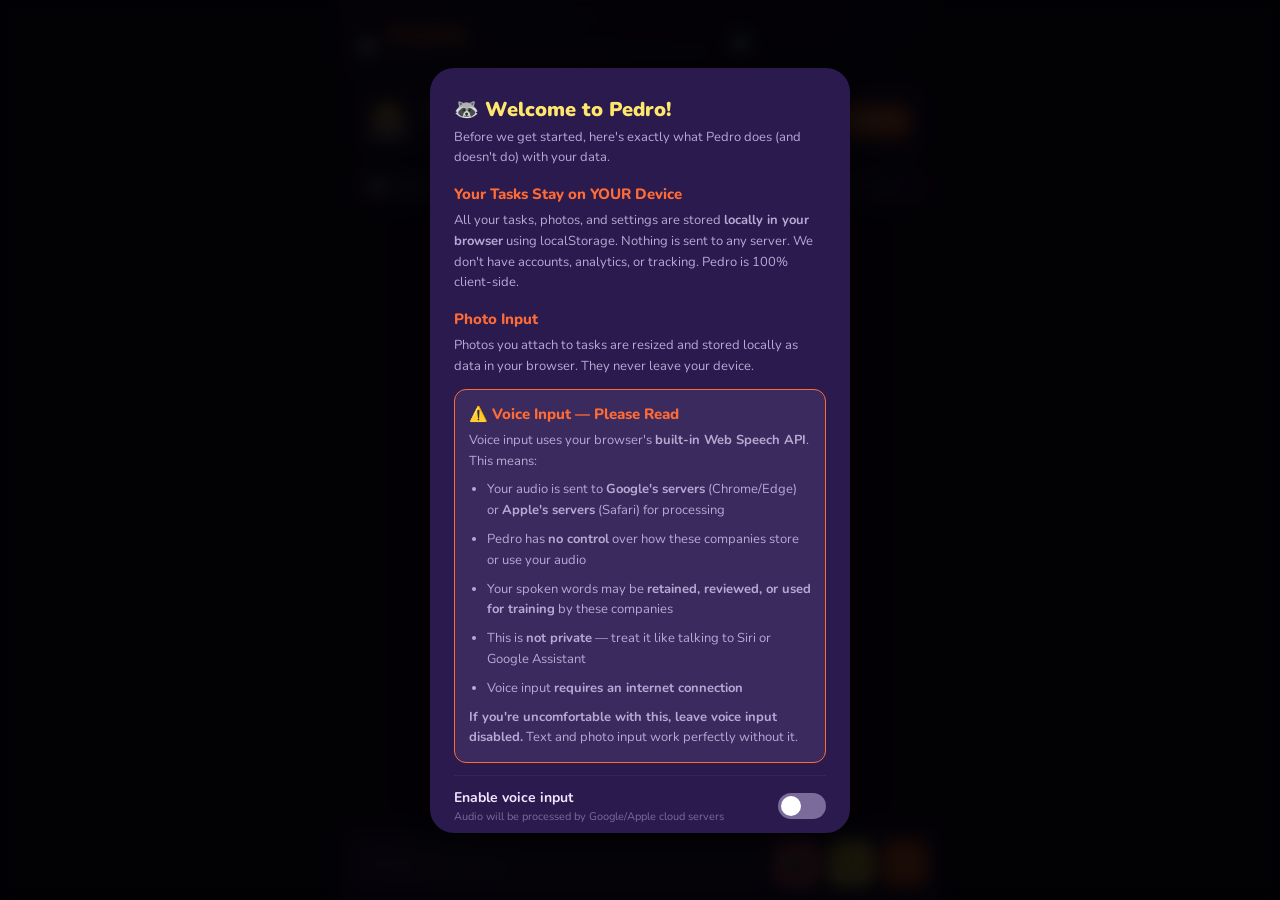
==== commit e7cd5d65: "updated pedro icon" ====
--- a/pedro/index.html
+++ b/pedro/index.html
@@ -17,7 +17,7 @@
 
   <!-- HEADER -->
   <header id="pedro-header">
-    <div class="raccoon-icon">🦝</div>
+    <div class="raccoon-icon"><img src="https://i.giphy.com/OP4C9oeeSVIrwgFNAk.gif"></div>
     <div class="header-text">
       <h1>PEDRO</h1>
       <p>Personal Executive Dysfunction Relief Operator</p>
